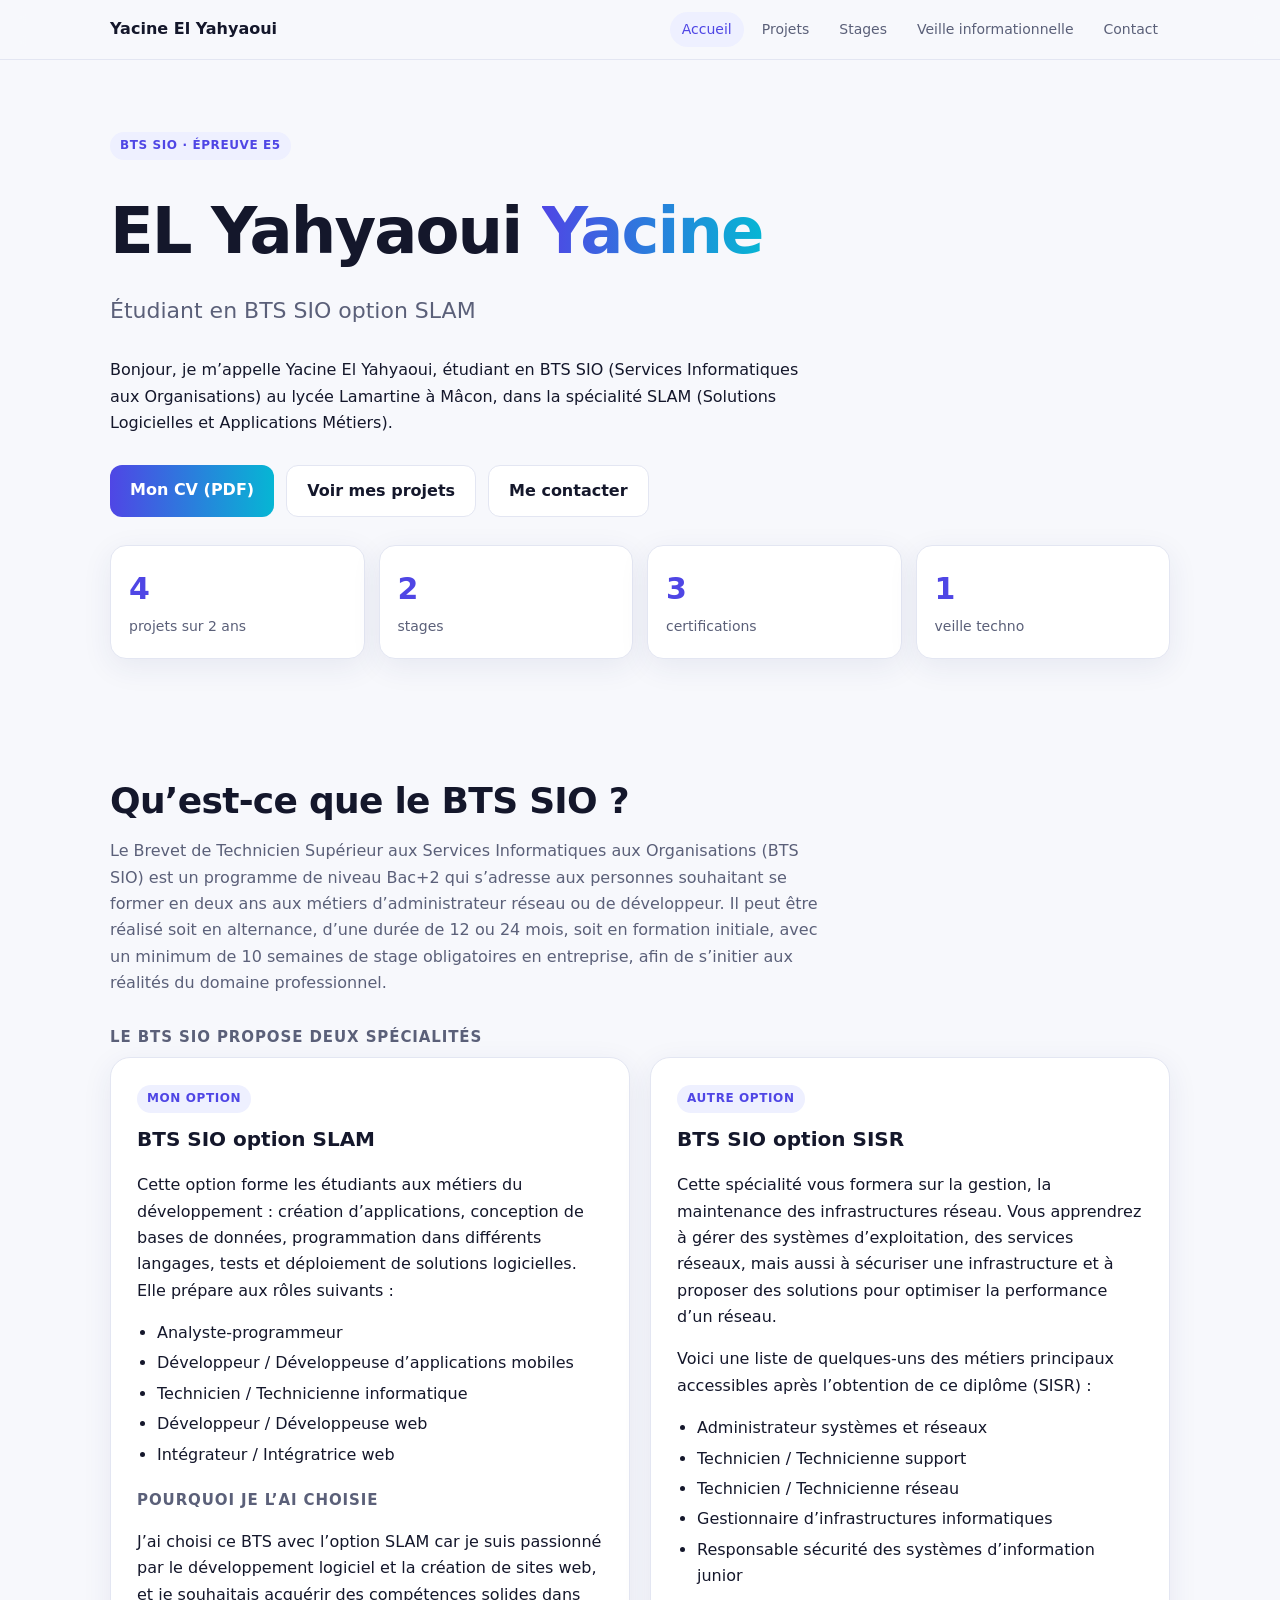
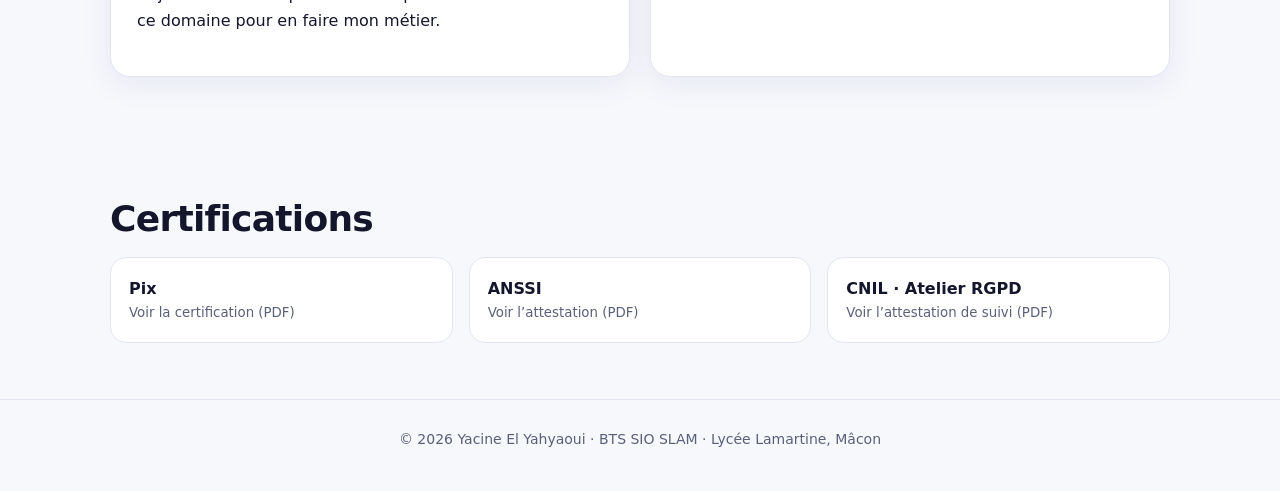
==== index.html @ c600e365 "Add files via upload" ====
<!DOCTYPE html>
<html lang="fr">
<head>
<meta charset="utf-8">
<meta name="viewport" content="width=device-width, initial-scale=1, viewport-fit=cover">
<title>Yacine El Yahyaoui · Portfolio BTS SIO SLAM · Épreuve E5</title>
<style>
:root{--bg:#f7f8fc;--sf:#fff;--tx:#14172b;--mu:#5b6079;--bd:#e3e6f2;--ac:#4f46e5;--ac2:#06b6d4;--ch:#eef0ff;--sh:0 8px 30px rgba(40,50,120,.08);box-sizing:border-box;padding-top:env(safe-area-inset-top,0px);padding-bottom:env(safe-area-inset-bottom,0px);color-scheme:light}
@media (prefers-color-scheme:dark){:root:not([data-theme="light"]){--bg:#0d0f1c;--sf:#161a2e;--tx:#eceefb;--mu:#9aa0bf;--bd:#262b47;--ac:#8b86ff;--ac2:#22d3ee;--ch:#1f2447;--sh:0 8px 30px rgba(0,0,0,.35);color-scheme:dark}}
:root[data-theme="dark"]{--bg:#0d0f1c;--sf:#161a2e;--tx:#eceefb;--mu:#9aa0bf;--bd:#262b47;--ac:#8b86ff;--ac2:#22d3ee;--ch:#1f2447;--sh:0 8px 30px rgba(0,0,0,.35);color-scheme:dark}
*{box-sizing:border-box}html{scroll-behavior:smooth;scroll-padding-top:calc(72px + env(safe-area-inset-top,0px))}
body{margin:0;background:var(--bg);color:var(--tx);font:16px/1.65 system-ui,-apple-system,"Segoe UI",Roboto,sans-serif}
body::before{content:"";position:fixed;inset:0 0 auto;height:env(safe-area-inset-top,0px);background:var(--bg);z-index:60}
a{color:var(--ac);text-decoration:none}a:hover{text-decoration:underline}
header{position:sticky;top:env(safe-area-inset-top,0px);z-index:50;background:color-mix(in srgb,var(--bg) 85%,transparent);backdrop-filter:blur(12px);border-bottom:1px solid var(--bd)}
nav{max-width:1100px;margin:auto;padding:12px 20px;display:flex;gap:6px;align-items:center;overflow-x:auto}
nav b{margin-right:auto;white-space:nowrap;font-weight:700}
nav a{color:var(--mu);padding:6px 12px;border-radius:99px;white-space:nowrap;font-size:14px}nav a:hover{background:var(--ch);color:var(--ac);text-decoration:none}
.w{max-width:1100px;margin:auto;padding:0 20px}
.hero{padding:72px 0 56px;display:grid;gap:28px}
.hero h1{font-size:clamp(34px,7vw,64px);line-height:1.05;margin:0;letter-spacing:-.03em}
.hero h1 span{background:linear-gradient(90deg,var(--ac),var(--ac2));-webkit-background-clip:text;background-clip:text;color:transparent}
.sub{font-size:clamp(18px,3vw,22px);color:var(--mu);margin:0}
.btns{display:flex;gap:12px;flex-wrap:wrap}
.btn{padding:12px 20px;border-radius:12px;font-weight:600;border:1px solid var(--bd);background:var(--sf);color:var(--tx)}
.btn.p{background:linear-gradient(90deg,var(--ac),var(--ac2));color:#fff;border:0}.btn:hover{text-decoration:none;transform:translateY(-1px)}
.stats{display:grid;grid-template-columns:repeat(auto-fit,minmax(140px,1fr));gap:14px}
.stat{background:var(--sf);border:1px solid var(--bd);border-radius:16px;padding:18px;box-shadow:var(--sh)}.stat b{font-size:30px;display:block;color:var(--ac)}.stat span{color:var(--mu);font-size:14px}
section{padding:56px 0}
h2{font-size:clamp(26px,4vw,36px);letter-spacing:-.02em;margin:0 0 8px}
.lead{color:var(--mu);margin:0 0 28px;max-width:70ch}
h3{margin:0 0 6px;font-size:20px}h4{margin:20px 0 8px;font-size:15px;text-transform:uppercase;letter-spacing:.06em;color:var(--mu)}
.card{background:var(--sf);border:1px solid var(--bd);border-radius:20px;padding:26px;box-shadow:var(--sh)}
.g2{display:grid;grid-template-columns:repeat(auto-fit,minmax(300px,1fr));gap:20px}
.stack{display:grid;gap:22px}
.tag{display:inline-block;font-size:12px;font-weight:700;letter-spacing:.05em;text-transform:uppercase;color:var(--ac);background:var(--ch);padding:4px 10px;border-radius:99px;margin-bottom:10px}
.chips{display:flex;flex-wrap:wrap;gap:8px;margin:6px 0}.chip{background:var(--ch);color:var(--ac);padding:5px 12px;border-radius:99px;font-size:13.5px;font-weight:500}
ul{padding-left:20px;margin:8px 0}li{margin:4px 0}
details{border:1px solid var(--bd);border-radius:14px;margin-top:14px;background:var(--bg)}
summary{cursor:pointer;padding:12px 16px;font-weight:600;list-style:none;display:flex;justify-content:space-between}summary::after{content:"+";color:var(--ac);font-size:20px;line-height:1}details[open] summary::after{content:"–"}
.in{padding:0 16px 16px}.us{padding:10px 0;border-top:1px dashed var(--bd)}.us:first-child{border:0}.us b{display:block;font-size:14.5px}.us p{margin:4px 0 0;color:var(--mu);font-size:14.5px}
.cp{display:grid;gap:6px;font-size:14.5px}.cp div{display:flex;gap:10px}.cp b{color:var(--ac);min-width:40px}
.doc{display:inline-flex;gap:8px;align-items:center;margin-top:16px;font-weight:600}
.art{border-left:4px solid var(--ac);padding-left:16px;margin-top:14px}.art p{margin:6px 0;color:var(--mu);font-size:15px}
.ct{display:grid;grid-template-columns:repeat(auto-fit,minmax(240px,1fr));gap:16px}.ct a,.ct div{background:var(--sf);border:1px solid var(--bd);border-radius:16px;padding:18px;color:var(--tx);display:block}.ct small{display:block;color:var(--mu)}
footer{border-top:1px solid var(--bd);padding:28px 0 40px;color:var(--mu);text-align:center;font-size:14px}
[hidden]{display:none!important}nav a.on{background:var(--ch);color:var(--ac)}.bk{display:inline-block;margin-bottom:16px;font-weight:600}.pgrid{display:grid;grid-template-columns:repeat(auto-fit,minmax(250px,1fr));gap:16px;margin-bottom:22px}.pgrid a{background:var(--sf);border:1px solid var(--bd);border-radius:18px;padding:20px;color:var(--tx);box-shadow:var(--sh);display:block}.pgrid a:hover{text-decoration:none;border-color:var(--ac)}.pgrid b{display:block;margin-top:4px}.pgrid small{color:var(--mu)}
@media(prefers-reduced-motion:no-preference){.card,.stat{animation:up .6s both}@keyframes up{from{opacity:0;transform:translateY(14px)}}}
</style>
</head>
<body>
<header><nav><b>Yacine El Yahyaoui</b><a href="#accueil">Accueil</a><a href="#projets">Projets</a><a href="#stages">Stages</a><a href="#veille">Veille informationnelle</a><a href="#contact">Contact</a></nav></header>

<main class="w">
<div class="hero" id="accueil">
<span class="tag" style="width:fit-content">BTS SIO · Épreuve E5</span>
<h1>EL Yahyaoui <span>Yacine</span></h1>
<p class="sub">Étudiant en BTS SIO option SLAM</p>
<p style="max-width:68ch;margin:0">Bonjour, je m’appelle Yacine El Yahyaoui, étudiant en BTS SIO (Services Informatiques aux Organisations) au lycée Lamartine à Mâcon, dans la spécialité SLAM (Solutions Logicielles et Applications Métiers).</p>
<div class="btns"><a class="btn p" href="https://c6beaca4-06a4-4c4e-8423-274ebb8619d5.filesusr.com/ugd/6109e8_70bdd9bdcfac4ec7980f22d64271c04c.pdf">Mon CV (PDF)</a><a class="btn" href="#projets">Voir mes projets</a><a class="btn" href="#contact">Me contacter</a></div>
<div class="stats"><div class="stat"><b>4</b><span>projets sur 2 ans</span></div><div class="stat"><b>2</b><span>stages</span></div><div class="stat"><b>3</b><span>certifications</span></div><div class="stat"><b>1</b><span>veille techno</span></div></div>
</div>

<section id="bts">
<h2>Qu’est-ce que le BTS SIO ?</h2>
<p class="lead">Le Brevet de Technicien Supérieur aux Services Informatiques aux Organisations (BTS SIO) est un programme de niveau Bac+2 qui s’adresse aux personnes souhaitant se former en deux ans aux métiers d’administrateur réseau ou de développeur. Il peut être réalisé soit en alternance, d’une durée de 12 ou 24 mois, soit en formation initiale, avec un minimum de 10 semaines de stage obligatoires en entreprise, afin de s’initier aux réalités du domaine professionnel.</p>
<h4>Le BTS SIO propose deux spécialités</h4>
<div class="g2">
<div class="card"><span class="tag">Mon option</span><h3>BTS SIO option SLAM</h3><p>Cette option forme les étudiants aux métiers du développement : création d’applications, conception de bases de données, programmation dans différents langages, tests et déploiement de solutions logicielles. Elle prépare aux rôles suivants :</p>
<ul><li>Analyste-programmeur</li><li>Développeur / Développeuse d’applications mobiles</li><li>Technicien / Technicienne informatique</li><li>Développeur / Développeuse web</li><li>Intégrateur / Intégratrice web</li></ul>
<h4>Pourquoi je l’ai choisie</h4><p>J’ai choisi ce BTS avec l’option SLAM car je suis passionné par le développement logiciel et la création de sites web, et je souhaitais acquérir des compétences solides dans ce domaine pour en faire mon métier.</p></div>
<div class="card"><span class="tag">Autre option</span><h3>BTS SIO option SISR</h3><p>Cette spécialité vous formera sur la gestion, la maintenance des infrastructures réseau. Vous apprendrez à gérer des systèmes d’exploitation, des services réseaux, mais aussi à sécuriser une infrastructure et à proposer des solutions pour optimiser la performance d’un réseau.</p><p>Voici une liste de quelques-uns des métiers principaux accessibles après l’obtention de ce diplôme (SISR) :</p>
<ul><li>Administrateur systèmes et réseaux</li><li>Technicien / Technicienne support</li><li>Technicien / Technicienne réseau</li><li>Gestionnaire d’infrastructures informatiques</li><li>Responsable sécurité des systèmes d’information junior</li></ul></div>
</div>
</section>

<section id="projets"><h2>Projets</h2><div id="pjbk"></div><p class="lead" id="pl">Quatre projets réalisés au cours des deux années de BTS. Chaque projet détaille le contexte, les outils, les user stories traitées et les compétences acquises.</p>
<div class="pgrid" id="pjnav"></div><div class="stack" id="pj"></div></section>

<section id="stages"><h2>Stages</h2><div id="stbk"></div><p class="lead" id="sl">Deux stages : un dans une entreprise de réparation de téléphones, un au sein du lycée Lamartine.</p><div class="pgrid" id="stnav"></div><div class="stack" id="st"></div></section>

<section id="veille"><h2>Veille informationnelle</h2>
<div class="g2">
<div class="card"><h3>Qu’est-ce que la veille technologique ?</h3><p>La veille technologique consiste à surveiller les évolutions techniques et les innovations dans un secteur d’activité donné, en sélectionnant les informations les plus pertinentes et les plus récentes afin de passer le moins de temps possible sur des recherches. Pour être efficace, la collecte, le partage et la diffusion d’informations doivent permettre d’anticiper ou de s’informer sur les changements en matière de recherche.</p>
<h4>Quel est son but ?</h4><ul><li>Suivre les évolutions techniques</li><li>Être informé des inventions et innovations des concurrents</li><li>Diminuer les coûts de production</li><li>Augmenter ses compétences</li></ul></div>
<div class="card"><span class="tag">Mon sujet</span><h3>L’IA générative dans le développement</h3><p>Copilot, Cursor, Claude Code et leur impact sur le métier de développeur.</p>
<h4>Sources utilisées</h4><div class="chips"><span class="chip">Google Alertes</span><span class="chip">Inoreader</span></div>
<h4>Fréquence</h4><ul><li><b>2 fois par semaine :</b> lecture et sélection des articles dans Inoreader.</li><li><b>En continu :</b> réception des alertes Google par e-mail.</li><li><b>1 fois par mois :</b> synthèse des tendances du mois.</li></ul></div>
</div>
<div class="card" style="margin-top:22px"><h3>Quels sont les outils de ma veille ?</h3><p>Pour effectuer ma veille de manière régulière et organisée, j’utilise deux outils complémentaires :</p>
<div class="g2"><div><b>Inoreader</b> · agrégateur de flux RSS<p>Je m’abonne aux flux RSS de sites spécialisés (GitHub Blog, LeMagIT, Developpez.com, Korben…). Les articles sont centralisés et classés par thématique (outils, productivité, sécurité, évolution du métier…), ce qui me permet de parcourir rapidement l’actualité.</p></div>
<div><b>Google Alertes</b> · surveillance de mots-clés<p>J’ai configuré des alertes sur des mots-clés tels que « GitHub Copilot », « Claude Code », « vibe coding » ou « code généré par IA sécurité ». Je reçois par e-mail une fois par semaine les nouveaux contenus indexés par Google correspondant à ces termes.</p></div></div></div>
<div class="card" style="margin-top:22px"><h3>Définition de l’IA générative</h3><p>L’IA générative est une branche de l’intelligence artificielle capable de créer du contenu nouveau (texte, code, images, audio, vidéo) à partir d’une consigne en langage naturel, appelée prompt. Elle s’oppose à l’IA dite « classique » ou prédictive, qui analyse des données pour classer, détecter ou prévoir (par exemple repérer un spam ou recommander un film) sans produire de contenu original.</p>
<h4>Comment ça marche</h4><ul><li>Elle repose sur des modèles de deep learning entraînés sur d’énormes quantités de données (textes, code, images).</li><li>Pour le texte et le code, on parle de LLM (Large Language Models), construits sur l’architecture Transformer. Le modèle apprend les relations statistiques entre les mots et prédit, étape par étape, la suite la plus probable.</li><li>Elle ne « comprend » donc pas au sens humain : elle génère une réponse plausible, ce qui explique qu’elle puisse se tromper avec aplomb (on parle d’hallucinations).</li></ul>
<h4>Exemples</h4><ul><li><b>Texte :</b> ChatGPT, Claude, Gemini</li><li><b>Code :</b> GitHub Copilot, Cursor, Claude Code</li><li><b>Images :</b> Midjourney, DALL·E</li><li><b>Audio et vidéo :</b> outils de synthèse vocale, générateurs de vidéo</li></ul></div>
<h4>Plan de la veille : articles par thème</h4>
<div class="chips"><span class="chip">1 · Outils et panorama</span><span class="chip">2 · Productivité</span><span class="chip">3 · Qualité et sécurité</span><span class="chip">4 · Confidentialité et droit</span><span class="chip">5 · Évolution du métier</span><span class="chip">6 · Pratiques et formation</span><span class="chip">7 · Retour d’expérience</span></div>
<div class="card art" style="margin-top:18px"><span class="tag">Article 6 · Thème 3 · Qualité et sécurité</span><h3>Des développeurs estiment que les Pull Requests sont obsolètes à l’ère de l’IA et proposent le Trunk-Based Development</h3><p><b>Source :</b> Developpez.com (rubrique ALM)</p>
<h4>Résumé personnel</h4><p>L’article oppose deux façons d’intégrer le code. Avec les Pull Requests, chaque modification est relue avant d’être fusionnée. Avec le Trunk-Based Development (TBD), tous les développeurs fusionnent leurs modifications dans une branche centrale unique, très fréquemment, souvent plusieurs fois par jour, avec des branches qui vivent rarement plus de 24 à 48 heures. Le TBD est plus rapide, mais il soulève des débats : une erreur individuelle peut bloquer tous les développeurs, et il impose l’usage de feature flags qui peuvent créer de la dette technique s’ils ne sont pas nettoyés. L’article précise aussi une idée reçue : le TBD ne supprime pas les revues de code. Il demande surtout davantage de tests automatisés.</p>
<h4>Analyse et lien avec ma formation BTS SIO SLAM</h4><p>Cet article montre que l’IA ne change pas seulement la façon d’écrire le code, mais aussi la façon de le relire et de l’intégrer. Si l’IA produit plus de code plus vite, la relecture devient le point de blocage, ce qui relance le débat sur les Pull Requests. Cela rejoint mes cours sur Git et le travail en équipe : je comprends l’intérêt des branches et de la revue de code, mais aussi l’importance des tests automatisés pour garder un code fiable quand il est généré par une IA.</p>
<a href="https://alm.developpez.com/actu/388617/[base64]/">Lire l’article →</a></div>
<div class="card art" style="margin-top:18px"><span class="tag">Article 9 · Thème 5 · Évolution du métier</span><h3>Coder avec une IA a-t-il tué le plaisir originel de la programmation manuelle ?</h3><p><b>Source :</b> Developpez.com</p>
<h4>Résumé personnel</h4><p>L’article explique que pour les développeurs attachés à l’artisanat du code, l’IA a étouffé une partie du plaisir : déléguer la difficulté à une IA transforme le travail en tâche de management. Le fait de basculer sans cesse entre la rédaction de prompts et la vérification des réponses de l’IA casse la concentration profonde. L’article conclut que l’IA n’a pas tué la joie de coder mais l’a déplacée, entre une programmation centrée sur l’artisanat et une programmation centrée sur le produit et son impact.</p>
<h4>Analyse et lien avec ma formation BTS SIO SLAM</h4><p>Cet article montre que l’IA ne change pas seulement la vitesse de développement, mais aussi la nature du métier : le développeur passe de créateur du code à superviseur qui relit, vérifie et valide. Pour moi, futur développeur, cela confirme qu’il faut maîtriser les bases (algorithmique, POO, sécurité) pour juger le code produit par l’IA. Il me permet aussi d’ouvrir ma partie « retour d’expérience » sur mes projets ADA et LFP : ai-je davantage relu et corrigé que codé moi-même, et ai-je ressenti le même changement ?</p>
<a href="https://intelligence-artificielle.developpez.com/actu/388614/[base64]/">Lire l’article →</a></div>
</section>

<section id="certifs"><h2>Certifications</h2><div class="ct">
<a href="https://c6beaca4-06a4-4c4e-8423-274ebb8619d5.filesusr.com/ugd/6109e8_8cd8474f846a4a05abadbc516e95ae77.pdf"><b>Pix</b><small>Voir la certification (PDF)</small></a>
<a href="https://c6beaca4-06a4-4c4e-8423-274ebb8619d5.filesusr.com/ugd/6109e8_d5b7ec1b6e5d4b8fabc7c6208849ed1b.pdf"><b>ANSSI</b><small>Voir l’attestation (PDF)</small></a>
<a href="https://c6beaca4-06a4-4c4e-8423-274ebb8619d5.filesusr.com/ugd/6109e8_93bf0dad5daf48ba9932a328838ff242.pdf"><b>CNIL · Atelier RGPD</b><small>Voir l’attestation de suivi (PDF)</small></a></div></section>

<section id="contact"><h2>Contact</h2><div class="ct">
<a href="tel:0768348548"><b>Téléphone</b><small>07-68-34-85-48</small></a>
<a href="mailto:yacine.elyahyaoui71@gmail.com"><b>E-mail</b><small>yacine.elyahyaoui71@gmail.com</small></a>
<a href="https://www.linkedin.com/in/yacine-el-yahyaoui-b87426328"><b>LinkedIn</b><small>yacine-el-yahyaoui-b87426328</small></a>
<a href="https://github.com/yacine318"><b>GitHub</b><small>Yacine El Yahyaoui (yacine318)</small></a></div></section>
</main>
<footer>© 2026 Yacine El Yahyaoui · BTS SIO SLAM · Lycée Lamartine, Mâcon</footer>

<script>
const D="https://c6beaca4-06a4-4c4e-8423-274ebb8619d5.filesusr.com/ugd/";
const C={"B1.1":"Recenser et identifier les ressources numériques","B1.2":"Exploiter des référentiels, normes et standards adoptés par le prestataire informatique","B1.3":"Mettre en place et vérifier les niveaux d’habilitation associés à un service","B2.1":"Collecter, suivre et orienter des demandes","B2.3":"Traiter des demandes concernant les applications","B3.1":"Participer à la valorisation de l’image de l’organisation sur les médias numériques","B3.2":"Référencer les services en ligne de l’organisation et mesurer leur visibilité","B3.3":"Participer à l’évolution d’un site Web exploitant les données de l’organisation","B4.1":"Analyser les objectifs et les modalités d’organisation d’un projet","B4.2":"Planifier les activités","B4.3":"Évaluer les indicateurs de suivi d’un projet et analyser les écarts","B5.1":"Réaliser les tests d’intégration et d’acceptation d’un service","B5.2":"Déployer un service","B5.3":"Accompagner les utilisateurs dans la mise en place d’un service","B6.1":"Mettre en place son environnement d’apprentissage personnel","B6.2":"Mettre en œuvre des outils et stratégies de veille informationnelle","B6.3":"Gérer son identité professionnelle","B6.4":"Développer son projet professionnel"};
const ch=a=>`<div class="chips">${a.map(x=>`<span class="chip">${x}</span>`).join("")}</div>`;
const us=a=>a.map(([t,x])=>`<div class="us"><b>${t}</b><p>${x}</p></div>`).join("");
const cp=a=>`<div class="cp">${a.map(k=>Array.isArray(k)?`<div><b>${k[0]}</b><span>${k[1]}</span></div>`:`<div><b>${k}</b><span>${C[k]}</span></div>`).join("")}</div>`;
const dt=(t,h)=>`<details><summary>${t}</summary><div class="in">${h}</div></details>`;
const P=[
{tag:"1re année · Phase 1",t:"LFP : application locale d’administration (C#)",ctx:"La société de services en informatique à laquelle vous appartenez a été retenue en tant que prestataire de services pour développer et maintenir les applications de la LFP (Ligue de Football Professionnel). Le projet principal concerne la gestion du calendrier des rencontres et des résultats du championnat de la Ligue 1, et de la diffusion sur internet.",obj:"La phase 1 concerne plus particulièrement l’administrateur du site, fournisseur d’information, qui met à jour les données régulièrement dans la base de données centrale MySQL par l’intermédiaire d’une application locale développée en C# avec Visual Studio.",tools:["C#","SQL","Visual Studio","WampServer","phpMyAdmin","MySQL"],rep:["Compte rendu projet première année phase 1","6109e8_cee2aee6320742f39d59d819ce677669.pdf"],
us:[["User story n°1 · Classement des clubs à l’issue de la dernière journée","En tant qu’administrateur, je veux voir le classement des clubs compte tenu du nombre de points cumulés par chaque club et de la différence des buts (buts marqués - buts encaissés), contenus dans la table CLUB. Les clubs doivent apparaître ordonnés du 1er au dernier, selon leur rang croissant, avec leur nombre de points, le total des buts marqués et encaissés et la différence de buts."],["User story n°2 · Visualisation et modification des informations d’un club","En tant qu’administrateur, je veux choisir un club dans une liste déroulante pour visualiser les informations le concernant. Je veux éventuellement corriger ces informations en cas d’erreur."],["User story n°3 · Visualisation et mise à jour du calendrier des rencontres","En tant qu’administrateur, je veux choisir une journée du championnat dans une liste déroulante, pour afficher la liste des rencontres (date, heure et les deux clubs) prévues pour cette journée. Je veux pouvoir modifier la date et l’heure d’une rencontre car le calendrier des matchs est mis à jour au fur et à mesure de la saison."],["User story n°4 · Ajout d’une rencontre dans le calendrier","En tant qu’administrateur, je veux saisir les informations d’une nouvelle rencontre : choix de la journée dans une liste déroulante, saisie date et heure dans des objets adaptés, et choix des deux clubs dans deux listes déroulantes contenant les clubs restants qui n’ont pas encore été sélectionnés dans une rencontre lors de cette journée."],["User story n°5 · Saisie des résultats d’une journée","En tant qu’administrateur, je veux saisir les scores des rencontres d’une journée. Je veux choisir une journée dans une liste déroulante pour afficher la liste des rencontres (date, heure et les deux clubs) prévues pour cette journée. Je veux pouvoir saisir les scores de chaque rencontre. Une fois les scores d’une journée du championnat enregistrés, il n’y aura plus aucune possibilité de modifier ces scores que l’on pourra seulement visualiser. Aussi, lors de l’enregistrement du score d’une rencontre, il faut mettre à jour immédiatement les cumuls de points, de buts marqués et de buts encaissés de chaque club concerné par la rencontre : un match gagné vaut +3 points, un match nul vaut +1 point et un match perdu vaut 0 point."],["User story n°6 · Édition PDF des clubs","En tant qu’administrateur, je veux éditer une fiche PDF affichant tous les clubs avec leurs informations principales."]],
cp:["B1.1","B1.2","B2.1","B2.3","B4.1","B4.2","B5.1","B5.2","B6.1","B6.2","B6.4"],lt:"Langages : C#, SQL · Outils : WampServer, phpMyAdmin"},
{tag:"1re année · Phase 2",t:"LFP : site web des résultats (PHP)",ctx:"La LFP souhaite développer son site internet. Les internautes pourront visualiser tous les clubs, les rencontres, les scores et inscrire leurs commentaires sur les rencontres.",obj:"La diffusion des résultats de la Ligue 1 sur le site internet.",tools:["HTML / CSS","PHP","SQL","WampServer (serveur local pour visualiser le site)","phpMyAdmin"],rep:["Compte rendu phase 2 première année","6109e8_3b67472a0375442ba8dc15cb716c8bd8.pdf"],
us:[["User story n°1 · Classement des clubs à l’issue de la dernière journée","En tant qu’internaute, je veux visualiser le classement des clubs compte tenu du nombre de points cumulés par chaque club et de la différence des buts (buts marqués - buts encaissés), contenus dans la table CLUB. Les clubs doivent apparaître ordonnés du 1er au dernier, selon leur rang croissant, avec leur nombre de points, le total des buts marqués et encaissés et la différence de buts."],["User story n°2 · Affichage des informations d’un club","En tant qu’internaute, je veux sélectionner un club dans une liste de liens hypertextes pour visualiser les informations le concernant."],["User story n°3 · Affichage des résultats d’une journée du championnat","En tant qu’internaute, je veux choisir dans une liste déroulante une journée du championnat pour afficher les résultats des rencontres de la journée."],["User story n°4 · Création d’un compte","En tant qu’internaute, je veux me créer un compte sur le site avec un pseudo dont l’unicité doit être vérifiée, et un mot de passe."],["User story n°5 · Authentification","En tant qu’internaute, je veux m’authentifier avec mon pseudo et mon mot de passe."],["User story n°6 · Affichage et saisie des commentaires sur une rencontre","En tant qu’internaute authentifié, je veux choisir dans une liste déroulante une journée du championnat pour afficher les résultats des rencontres de la journée (idem user story n°3) puis je veux sélectionner une des rencontres à l’aide d’un lien hypertexte qui ouvre sur un nouvel écran d’affichage des commentaires de cette rencontre, et je veux pouvoir déposer un nouveau commentaire sur cette rencontre."]],
cp:["B1.2","B2.3","B3.1","B3.3","B4.1","B4.2","B5.1","B5.2","B6.1","B6.2","B6.4"],lt:"Langages : PHP, SQL · Outils : WampServer, phpMyAdmin"},
{tag:"2e année · Phase 1",t:"ADA : application métier de l’agence (C# / Entity Framework)",ctx:"ADA est une entreprise française de location de véhicules fondée en 1984, pionnière de la location à prix discount. Avec plus de 1000 agences en France et 600 000 locations par an, c’est le numéro 1 de la location de proximité. Dans le cadre de ce projet, notre équipe a été missionnée pour développer les applications métier du réseau ADA, notamment un site web permettant aux clients de consulter et réserver des véhicules.",obj:"Créer une application métier pour le réseau ADA et implanter l’infrastructure informatique (réseaux / serveurs / sécurisation).",tools:["Visual Studio","C#","SQL","Entity Framework","SQL Server Management Studio","WampServer"],rep:["Compte rendu ADA","6109e8_63f0c5327ce4422a9245fb22ec754198.pdf"],
us:[["User story n°1","En tant que responsable de l’agence de Mâcon, je veux saisir l’identifiant et le mot de passe de l’agence sur le formulaire de connexion pour pouvoir accéder à l’écran d’accueil."],["User story n°2","En tant que responsable de l’agence de Mâcon, je veux modifier les informations de mon agence : nom, adresse, téléphone. Je veux aussi modifier les heures d’ouverture de mon agence pour chacun des 7 jours de la semaine."],["User story n°3","En tant que responsable de l’agence de Mâcon, je veux gérer mon parc de véhicules c’est-à-dire visualiser tous les véhicules appartenant à mon agence. Je veux pouvoir filtrer l’affichage par catégorie. Lorsque je clique sur un véhicule, je veux pouvoir en visualiser la liste des attributs de sa catégorie."],["User story n°4","En tant que responsable de l’agence de Mâcon, je veux pouvoir ajouter un nouveau véhicule ou supprimer un véhicule."],["User story n°5","En tant que responsable de l’agence de Mâcon, à la demande d’un client, je veux créer une nouvelle fiche client. Je veux aussi modifier la fiche (rue, cp, ville, téléphone, email) d’un client existant qui me communique son n° identifiant."],["User story n°6","En tant que responsable de l’agence de Mâcon, je veux visualiser tous les contrats de location de mon agence, avec tous les détails de chaque contrat. Je veux pouvoir filtrer l’affichage par date de début ou date de fin."]],
cp:["B1.1","B1.2","B2.1","B2.3","B4.1","B4.2","B4.3","B5.1","B5.2","B6.1","B6.4"],lt:"Langages : Entity Framework, SQL · Outils : WampServer, SQL Server Management Studio, Visual Studio"},
{tag:"2e année · Phase 2",t:"ADA : site web de location (Laravel, Scrum)",ctx:"ADA est une entreprise française de location de véhicules fondée en 1984, pionnière de la location à prix discount. Avec plus de 1000 agences en France et 600 000 locations par an, c’est le numéro 1 de la location de proximité. Notre équipe a été missionnée pour développer les applications métier du réseau ADA, notamment un site web permettant aux clients de consulter et réserver des véhicules.",obj:"Nous faisons partie d’une équipe Scrum. Notre mission consiste à participer au développement du site web de ADA. En mode agile, vous avez la charge d’analyser les spécifications techniques pour concevoir et développer l’application frontend/backend permettant à tout internaute de consulter les données de ADA. Cette application accèdera à une base de données MySQL centralisée commune à toutes les agences. Vous testez et intégrez en continu la solution développée.",tools:["Laravel","phpMyAdmin","MySQL","WampServer"],rep:["Compte rendu phase 2 deuxième année","6109e8_905dc34c528947d5a6d6e4196fe5dc7d.pdf"],
us:[["User story n°1","En tant que visiteur du site, je veux sélectionner dans une liste déroulante une agence pour en visualiser les informations complètes : adresse, téléphone, email, les horaires d’ouverture, et tous les véhicules de l’agence (marque, modèle, libellé et photo catégorie)."],["User story n°2","En tant que visiteur du site, je veux visualiser toute l’offre de location de ADA, c’est-à-dire que je veux sélectionner dans une liste déroulante (ou icônes cliquables) un genre, puis dans une deuxième liste déroulante des catégories correspondantes (ou icônes cliquables), je veux sélectionner une catégorie pour en visualiser les informations complètes : libellé, photo, et les attributs (logo, libellé, et valeur) de la catégorie."],["User story n°3","En tant que visiteur du site, je veux me créer un compte client."],["User story n°4","En tant que visiteur du site, je veux me connecter avec mon compte client et me déconnecter. Mon menu s’adapte en fonction de ma situation (connecté ou non)."],["User story n°5","En tant que client connecté, je veux réserver une location, c’est-à-dire que je veux saisir une date de début et de fin de location ainsi que sélectionner dans une liste déroulante une agence, pour en visualiser tous les véhicules disponibles (qui ne sont pas déjà réservés sur la même période). Puis je veux pouvoir sélectionner un véhicule pour pouvoir enregistrer ma réservation de location."],["User story n°6","En tant que client connecté, je veux visualiser tous mes contrats de location (passés ou en cours), puis pouvoir cliquer sur un contrat pour en visualiser les informations détaillées : dates, nbkm, montant, agence, véhicule."]],
cp:["B1.2","B1.3","B2.3","B3.1","B3.3","B4.1","B4.2","B4.3","B5.1","B5.2","B6.1","B6.2","B6.4"],lt:"Langages : Laravel, SQL · Outils : WampServer, phpMyAdmin"}];
const PI=["phase-1-an1","phase-2-an1","phase-1-an2","phase-2-an2"];document.getElementById("pj").innerHTML=P.map((p,i)=>`<article class="card" id="${PI[i]}"><span class="tag">${p.tag}</span><h3>${p.t}</h3><h4>Contexte</h4><p>${p.ctx}</p><h4>Objectif du projet</h4><p>${p.obj}</p><h4>Outils utilisés</h4>${ch(p.tools)}${dt("Missions réalisées · user stories",us(p.us))}${dt("Compétences acquises",`<p><i>${p.lt}</i></p>`+cp(p.cp))}<a class="doc" href="${D+p.rep[1]}">📄 ${p.rep[0]}</a></article>`).join("");

const R=[["1. Enseignant","Ces stories se concentrent sur la demande d’aide et le suivi.",[["Connexion","En tant qu’Enseignant, je veux me connecter à l’application de manière sécurisée afin d’accéder à mon espace personnel."],["Création de demande","En tant qu’Enseignant, je veux déclarer une demande d’intervention (en précisant le bâtiment, la salle et le type de problème) afin de signaler un dysfonctionnement aux services techniques."],["Suivi","En tant qu’Enseignant, je veux consulter l’état de mes demandes existantes afin de savoir si mon problème a été pris en compte ou résolu."]]],
["2. Technicien EMIR (Informatique)","Ces stories sont spécifiques au périmètre « Informatique ».",[["Consultation filtrée","En tant que Technicien EMIR, je veux consulter la liste des demandes de type « INFORMATIQUE » uniquement afin de visualiser la charge de travail qui me concerne."],["Prise en charge","En tant que Technicien EMIR, je veux m’assigner une demande (la prendre en charge) afin de signifier à l’équipe et au demandeur que je m’occupe du problème."],["Mise à jour du statut","En tant que Technicien EMIR, je veux mettre à jour le statut d’une demande (ex : en cours, résolu) afin d’informer l’enseignant de l’avancement."],["Compte rendu","En tant que Technicien EMIR, je veux rédiger un compte rendu d’intervention afin de garder une trace des actions effectuées pour la résolution."]]],
["3. Technicien Intendant (Matériel)","Ces stories sont similaires à celles du technicien EMIR, mais pour le périmètre « Matériel ».",[["Consultation filtrée","En tant que Technicien Intendant, je veux consulter la liste des demandes de type « MATÉRIEL » uniquement afin de me concentrer sur les interventions de mon domaine."],["Prise en charge · gestion des demandes d’intervention dans les salles de classe","En tant que Technicien Intendant, je veux prendre en charge une demande afin de bloquer l’intervention pour moi-même."],["Mise à jour et rapport","En tant que Technicien Intendant, je veux changer le statut et saisir un compte rendu afin de clôturer l’intervention administrativement."]]],
["4. Administrateur (ADMIN)","Ces stories concernent la gestion globale et le paramétrage.",[["Gestion des utilisateurs","En tant qu’Administrateur, je veux créer, modifier ou supprimer des utilisateurs et leurs rôles afin de gérer qui a accès à l’application."],["Gestion du référentiel (lieux)","En tant qu’Administrateur, je veux gérer la liste des bâtiments et des salles afin que les enseignants puissent localiser précisément leurs demandes."],["Gestion du référentiel (pannes)","En tant qu’Administrateur, je veux gérer les types de pannes afin de catégoriser correctement les demandes (Info vs Matériel)."],["Vision globale","En tant qu’Administrateur, je veux consulter l’ensemble des demandes (tous types confondus) afin d’avoir une vue d’ensemble de l’activité du service."],["Statistiques","En tant qu’Administrateur, je veux accéder aux statistiques globales afin de piloter l’activité et analyser la fréquence des pannes."]]]];
const s2=R.map(([r,d,s])=>`<h4>${r}</h4><p style="margin:0;color:var(--mu)">${d}</p>${us(s)}`).join("");
const k2=[["B1.1","Recensement des salles, bâtiments et matériels du lycée"],["B1.2","Laravel, MVC, MySQL, GitHub, Trello : respect des normes et standards"],["B1.3","Gestion des rôles (Enseignant, Technicien EMIR, Technicien Intendant, Admin)"],["B1.4","Suivi de l’état des pannes, traçabilité complète des interventions"],["B1.6","Droits d’accès différenciés selon les rôles"],["B2.1","Collecte, suivi et orientation des demandes d’intervention (cœur du projet)"],["B2.3","Développement d’une application Laravel complète"],["B3.1 / B3.3","Portail web pour le lycée exploitant la base de données"],["B4.1 / 4.2 / 4.3","User stories, Trello, délai de 5 semaines, statistiques de pilotage"],["B5.1 / 5.2 / 5.3","Tests fonctionnels, mise en production sur le serveur du lycée, accompagnement des utilisateurs (enseignants)"]];
document.getElementById("st").innerHTML=`
<article class="card" id="stage-an1"><span class="tag">1re année · 26 mai → 4 juillet · 6 semaines</span><h3>Stage chez Casamobile</h3><h4>Informations sur l’entreprise</h4><p>En fin de première année de BTS SIO, j’ai effectué un stage dans une entreprise de réparation de téléphones nommée Casamobile. Cette entreprise propose également des services de transfert d’argent vers l’Afrique, ainsi que d’autres services. Elle se situe à Mâcon (71000). Le stage a duré 6 semaines, du 26 mai au 4 juillet.</p><h4>Objectif du stage</h4><p>L’objectif de ce stage était de créer un site web pour le gérant de Casamobile, afin de lui assurer une présence en ligne et qu’il puisse attirer davantage de clientèle.</p><h4>Outils et langages</h4>${ch(["WordPress","WampServer","PHP","HTML","CSS"])}${dt("Compétences acquises",cp(["B1.3","B2.3","B3.1","B3.2","B3.3","B5.2","B5.3","B6.1","B6.2","B6.3","B6.4"]))}<a class="doc" href="${D}6109e8_63d46ae201da4aeb92082a266b0badae.pdf">📄 Compte rendu stage 1re année</a></article>
<article class="card" id="stage-an2"><span class="tag">2e année · 5 janvier → 6 février · 5 semaines</span><h3>Stage au lycée Lamartine : gestion des demandes d’intervention</h3><h4>Informations sur l’entreprise</h4><p>J’ai effectué mon stage de deuxième année au sein du lycée Lamartine, où j’effectue ma formation, à Mâcon (71000). Il a duré 5 semaines, du 5 janvier au 6 février.</p><h4>Contexte</h4><p>Au lycée Lamartine, les enseignants utilisent quotidiennement des salles équipées de matériels informatiques et pédagogiques, et des dysfonctionnements apparaissent régulièrement. Actuellement, les demandes sont souvent transmises de manière informelle, ce qui entraîne une perte d’informations et une absence de suivi. L’établissement souhaite se doter d’une application centralisée permettant de gérer efficacement les demandes d’intervention.</p><h4>Objectif : l’application devra permettre</h4><ul><li>une déclaration simple et rapide des incidents par les professeurs,</li><li>la centralisation de toutes les demandes d’intervention,</li><li>la différenciation entre les demandes informatiques et matérielles,</li><li>l’affectation automatique ou manuelle des demandes aux techniciens compétents,</li><li>le suivi de l’état d’avancement des demandes,</li><li>la traçabilité complète des actions réalisées,</li><li>la production de statistiques utiles au pilotage.</li></ul><h4>Outils utilisés</h4>${ch(["Laravel","MySQL / phpMyAdmin","WampServer","draw.io (schéma relationnel / UML de la base de données)","SQL","Gestion de projet"])}${dt("Missions réalisées · vues par rôle",s2)}${dt("Compétences acquises",cp(k2))}<a class="doc" href="${D}6109e8_789961a93a4b40909ae87f71bb5a7eef.pdf">📄 Compte rendu stage 2e année</a></article>`;
const SI=[["stage-an1","1re année · Casamobile","Stage de 6 semaines"],["stage-an2","2e année · Lycée Lamartine","Stage de 5 semaines"]];
document.getElementById("pjnav").innerHTML=PI.map((id,i)=>`<a href="#${id}"><span class="tag">${P[i].tag}</span><b>${P[i].t}</b></a>`).join("");
document.getElementById("stnav").innerHTML=SI.map(([id,t,s])=>`<a href="#${id}"><span class="tag">${s}</span><b>${t}</b></a>`).join("");
const PG={accueil:["accueil","bts","certifs"],projets:["projets"],stages:["stages"],veille:["veille"],contact:["contact"]};
const ALL=["accueil","bts","projets","stages","veille","certifs","contact"];
const SUB={};PI.forEach(i=>SUB[i]="projets");SI.forEach(s=>SUB[s[0]]="stages");
function go(){
 let h=decodeURIComponent(location.hash.slice(1));
 const top=SUB[h]||(PG[h]?h:"accueil");if(!SUB[h]&&!PG[h])h="accueil";
 const sub=!!SUB[h],$=id=>document.getElementById(id);
 ALL.forEach(id=>$(id).hidden=!PG[top].includes(id));
 ["pl","pjnav","sl","stnav"].forEach(id=>$(id).hidden=sub);
 $("pjbk").innerHTML=sub&&top==="projets"?'<a class="bk" href="#projets">← Tous les projets</a>':"";
 $("stbk").innerHTML=sub&&top==="stages"?'<a class="bk" href="#stages">← Tous les stages</a>':"";
 document.querySelectorAll("#pj>article,#st>article").forEach(a=>a.hidden=a.id!==h);
 document.querySelectorAll("nav a").forEach(a=>a.classList.toggle("on",a.getAttribute("href")==="#"+top));
 window.scrollTo(0,0);
}
addEventListener("hashchange",go);go();
</script>
</body>
</html>
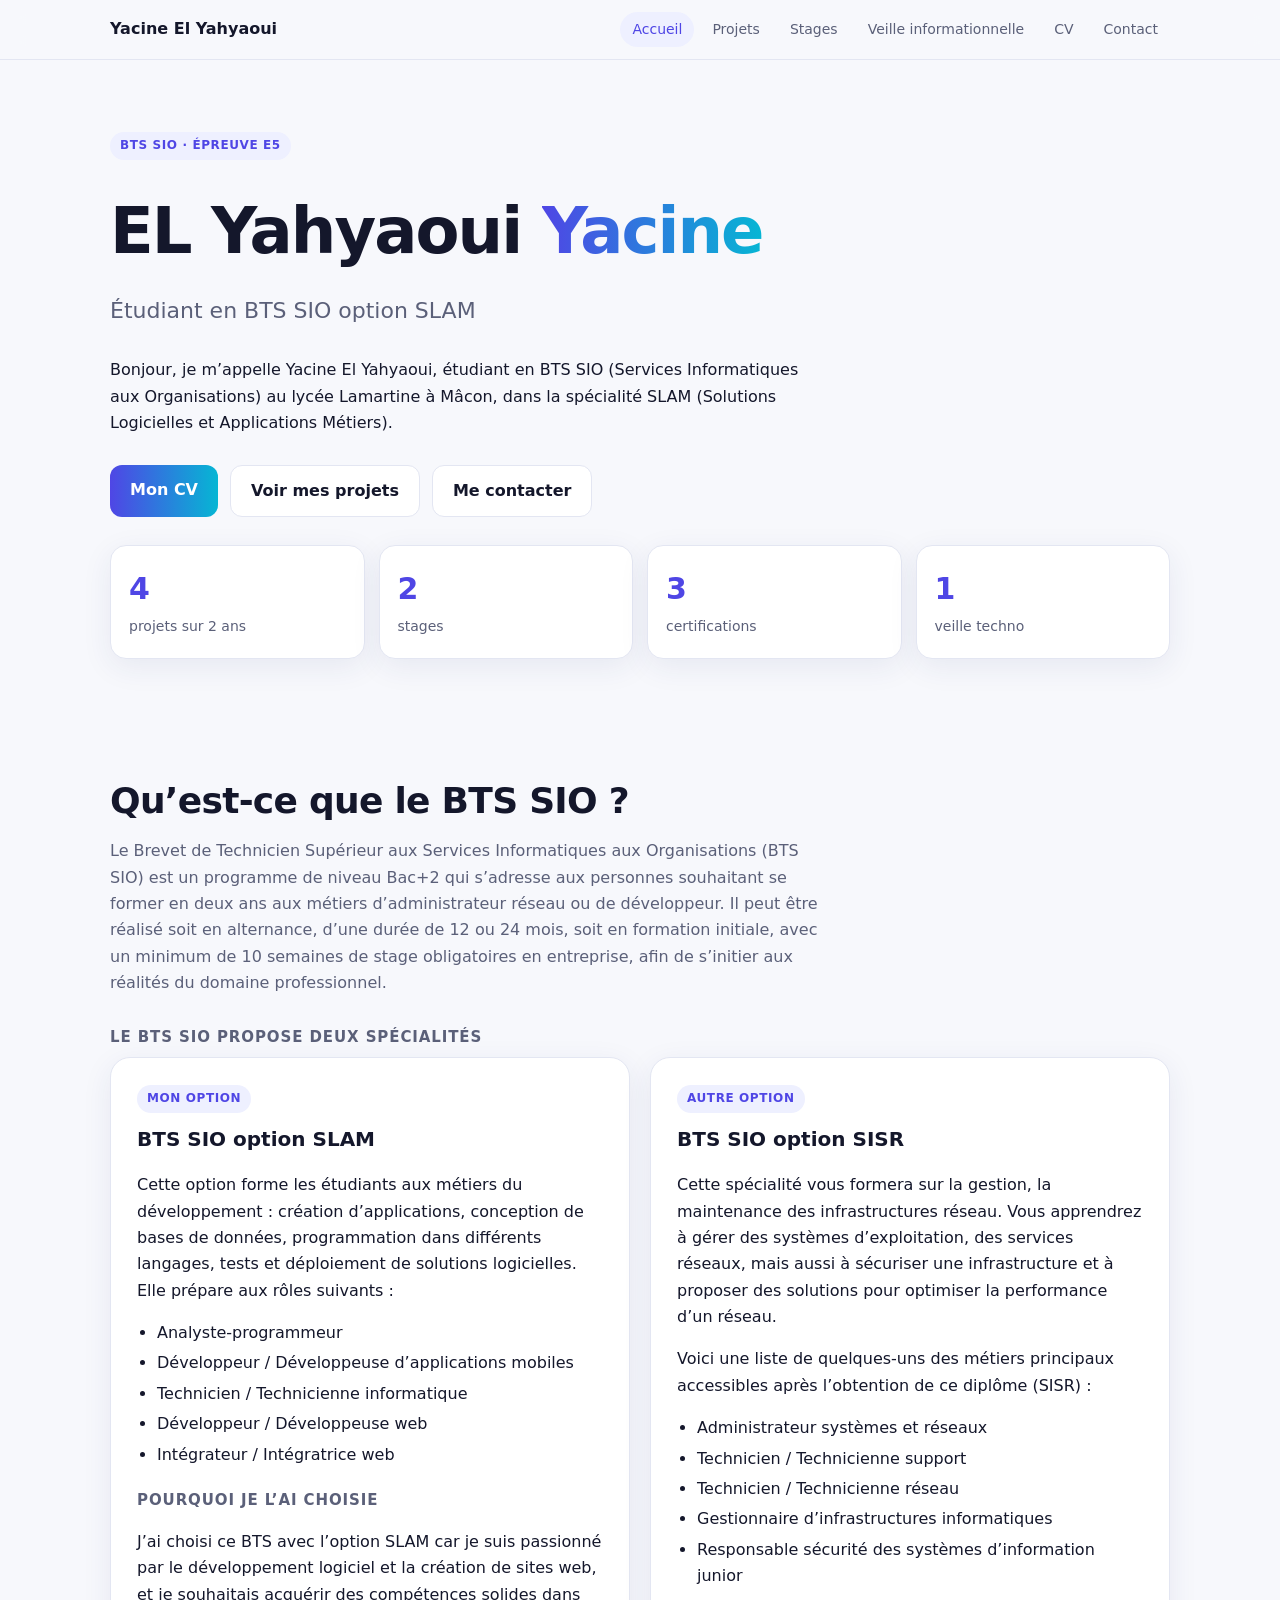
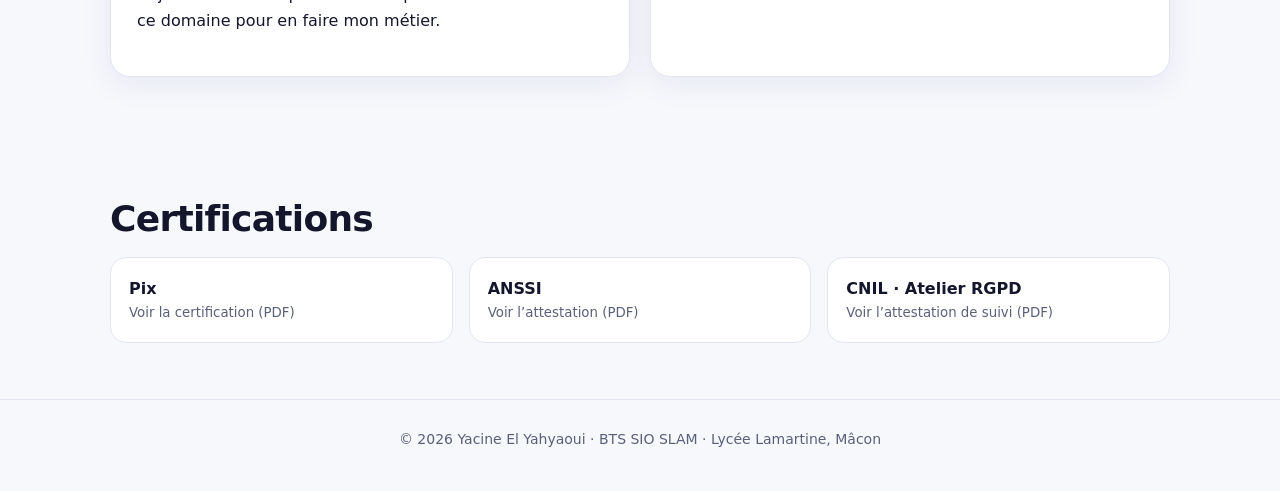
==== commit 7f1ef672: "Add files via upload" ====
--- a/index.html
+++ b/index.html
@@ -44,12 +44,13 @@
 .art{border-left:4px solid var(--ac);padding-left:16px;margin-top:14px}.art p{margin:6px 0;color:var(--mu);font-size:15px}
 .ct{display:grid;grid-template-columns:repeat(auto-fit,minmax(240px,1fr));gap:16px}.ct a,.ct div{background:var(--sf);border:1px solid var(--bd);border-radius:16px;padding:18px;color:var(--tx);display:block}.ct small{display:block;color:var(--mu)}
 footer{border-top:1px solid var(--bd);padding:28px 0 40px;color:var(--mu);text-align:center;font-size:14px}
+.gal{display:grid;grid-template-columns:repeat(auto-fill,minmax(260px,1fr));gap:12px;margin:10px 0}.gal img{width:100%;height:auto;border-radius:12px;border:1px solid var(--bd);background:var(--sf);cursor:zoom-in}#lb{position:fixed;inset:0;background:rgba(0,0,0,.88);z-index:100;display:flex;align-items:center;justify-content:center;padding:20px;cursor:zoom-out}#lb img{max-width:100%;max-height:100%;border-radius:8px}
 [hidden]{display:none!important}nav a.on{background:var(--ch);color:var(--ac)}.bk{display:inline-block;margin-bottom:16px;font-weight:600}.pgrid{display:grid;grid-template-columns:repeat(auto-fit,minmax(250px,1fr));gap:16px;margin-bottom:22px}.pgrid a{background:var(--sf);border:1px solid var(--bd);border-radius:18px;padding:20px;color:var(--tx);box-shadow:var(--sh);display:block}.pgrid a:hover{text-decoration:none;border-color:var(--ac)}.pgrid b{display:block;margin-top:4px}.pgrid small{color:var(--mu)}
 @media(prefers-reduced-motion:no-preference){.card,.stat{animation:up .6s both}@keyframes up{from{opacity:0;transform:translateY(14px)}}}
 </style>
 </head>
 <body>
-<header><nav><b>Yacine El Yahyaoui</b><a href="#accueil">Accueil</a><a href="#projets">Projets</a><a href="#stages">Stages</a><a href="#veille">Veille informationnelle</a><a href="#contact">Contact</a></nav></header>
+<header><nav><b>Yacine El Yahyaoui</b><a href="#accueil">Accueil</a><a href="#projets">Projets</a><a href="#stages">Stages</a><a href="#veille">Veille informationnelle</a><a href="#cv">CV</a><a href="#contact">Contact</a></nav></header>
 
 <main class="w">
 <div class="hero" id="accueil">
@@ -57,7 +58,7 @@
 <h1>EL Yahyaoui <span>Yacine</span></h1>
 <p class="sub">Étudiant en BTS SIO option SLAM</p>
 <p style="max-width:68ch;margin:0">Bonjour, je m’appelle Yacine El Yahyaoui, étudiant en BTS SIO (Services Informatiques aux Organisations) au lycée Lamartine à Mâcon, dans la spécialité SLAM (Solutions Logicielles et Applications Métiers).</p>
-<div class="btns"><a class="btn p" href="https://c6beaca4-06a4-4c4e-8423-274ebb8619d5.filesusr.com/ugd/6109e8_70bdd9bdcfac4ec7980f22d64271c04c.pdf">Mon CV (PDF)</a><a class="btn" href="#projets">Voir mes projets</a><a class="btn" href="#contact">Me contacter</a></div>
+<div class="btns"><a class="btn p" href="#cv">Mon CV</a><a class="btn" href="#projets">Voir mes projets</a><a class="btn" href="#contact">Me contacter</a></div>
 <div class="stats"><div class="stat"><b>4</b><span>projets sur 2 ans</span></div><div class="stat"><b>2</b><span>stages</span></div><div class="stat"><b>3</b><span>certifications</span></div><div class="stat"><b>1</b><span>veille techno</span></div></div>
 </div>
 
@@ -110,6 +111,24 @@
 <a href="https://c6beaca4-06a4-4c4e-8423-274ebb8619d5.filesusr.com/ugd/6109e8_d5b7ec1b6e5d4b8fabc7c6208849ed1b.pdf"><b>ANSSI</b><small>Voir l’attestation (PDF)</small></a>
 <a href="https://c6beaca4-06a4-4c4e-8423-274ebb8619d5.filesusr.com/ugd/6109e8_93bf0dad5daf48ba9932a328838ff242.pdf"><b>CNIL · Atelier RGPD</b><small>Voir l’attestation de suivi (PDF)</small></a></div></section>
 
+<section id="cv"><h2>CV</h2>
+<p class="lead">Étudiant en BTS SIO option SLAM · Recherche de stage du 11 janvier au 12 février 2027</p>
+<div class="btns" style="margin-bottom:22px"><a class="btn p" href="yacine_elyahyaoui_cv.pdf.pdf" download>Télécharger le CV (PDF)</a></div>
+<div class="card"><h3>Profil</h3><p>Étudiant en 2ème année de BTS SIO option SLAM, je recherche un stage pour mettre en pratique mes compétences en développement (PHP/Laravel, C#) et découvrir de nouveaux environnements techniques. Rigoureux et autonome, j’aime résoudre des problèmes concrets et apprendre de nouvelles technologies.</p></div>
+<div class="g2" style="margin-top:22px">
+<div class="card"><h3>Compétences</h3>
+<h4>Langages</h4><div class="chips"><span class="chip">C#</span><span class="chip">PHP</span><span class="chip">HTML/CSS</span><span class="chip">SQL</span></div>
+<h4>Frameworks &amp; outils</h4><div class="chips"><span class="chip">Laravel Eloquent</span><span class="chip">Entity Framework</span><span class="chip">Visual Studio / VS Code</span><span class="chip">MySQL Workbench</span><span class="chip">API REST</span><span class="chip">WordPress</span><span class="chip">GitHub</span><span class="chip">Framework JavaScript VueJS</span></div>
+<h4>Sécurité</h4><div class="chips"><span class="chip">RGPD</span><span class="chip">Injections SQL/XSS</span><span class="chip">Failles CSRF</span><span class="chip">Hachage, chiffrement</span></div>
+<h4>Certifications</h4><ul><li>Certification Pix</li><li>Attestation de suivi SecNumacadémie</li><li>Attestation de suivi atelier RGPD</li></ul></div>
+<div class="card"><h3>Expériences professionnelles</h3>
+<h4>Stage 1re année · 26 mai au 4 juillet 2025</h4><ul><li>Casamobile (entreprise de réparation d’appareils électroniques)</li><li>Création d’un site web vitrine sous WordPress</li></ul>
+<h4>Stage 2e année · 5 janvier au 6 février 2026</h4><ul><li>Lycée Lamartine, Mâcon</li><li>Création d’une application site web pour la gestion des demandes d’intervention dans les salles de classe</li><li>Utilisation d’un framework Laravel</li></ul></div>
+<div class="card"><h3>Formation</h3><ul><li><b>2024/2027</b> · BTS SIO (Services Informatiques aux Organisations), 2e année au lycée Lamartine, Mâcon</li><li><b>2022/2024</b> · Bac STI2D au lycée René Cassin, Mâcon (obtention du bac STI2D)</li></ul>
+<h4>Centres d’intérêt</h4><p>Développement de projets personnels, jeux vidéo, veille technologique sur les nouvelles tendances du développement web.</p></div>
+<div class="card"><h3>Contact</h3><ul><li>07 68 34 85 48</li><li>71000 Sancé</li><li><a href="mailto:yacine.elyahyaoui71@gmail.com">yacine.elyahyaoui71@gmail.com</a></li><li><a href="https://www.linkedin.com/in/yacine-el-yahyaoui-b87426328">LinkedIn : Yacine El Yahyaoui</a></li><li><a href="https://yacine318.github.io/portfolio/">Portfolio : yacine318.github.io/portfolio</a></li><li><a href="https://github.com/yacine318">GitHub : yacine318</a></li></ul></div>
+</div></section>
+
 <section id="contact"><h2>Contact</h2><div class="ct">
 <a href="tel:0768348548"><b>Téléphone</b><small>07-68-34-85-48</small></a>
 <a href="mailto:yacine.elyahyaoui71@gmail.com"><b>E-mail</b><small>yacine.elyahyaoui71@gmail.com</small></a>
@@ -118,6 +137,7 @@
 </main>
 <footer>© 2026 Yacine El Yahyaoui · BTS SIO SLAM · Lycée Lamartine, Mâcon</footer>
 
+<div id="lb" hidden></div>
 <script>
 const D="https://c6beaca4-06a4-4c4e-8423-274ebb8619d5.filesusr.com/ugd/";
 const C={"B1.1":"Recenser et identifier les ressources numériques","B1.2":"Exploiter des référentiels, normes et standards adoptés par le prestataire informatique","B1.3":"Mettre en place et vérifier les niveaux d’habilitation associés à un service","B2.1":"Collecter, suivre et orienter des demandes","B2.3":"Traiter des demandes concernant les applications","B3.1":"Participer à la valorisation de l’image de l’organisation sur les médias numériques","B3.2":"Référencer les services en ligne de l’organisation et mesurer leur visibilité","B3.3":"Participer à l’évolution d’un site Web exploitant les données de l’organisation","B4.1":"Analyser les objectifs et les modalités d’organisation d’un projet","B4.2":"Planifier les activités","B4.3":"Évaluer les indicateurs de suivi d’un projet et analyser les écarts","B5.1":"Réaliser les tests d’intégration et d’acceptation d’un service","B5.2":"Déployer un service","B5.3":"Accompagner les utilisateurs dans la mise en place d’un service","B6.1":"Mettre en place son environnement d’apprentissage personnel","B6.2":"Mettre en œuvre des outils et stratégies de veille informationnelle","B6.3":"Gérer son identité professionnelle","B6.4":"Développer son projet professionnel"};
@@ -138,7 +158,17 @@
 {tag:"2e année · Phase 2",t:"ADA : site web de location (Laravel, Scrum)",ctx:"ADA est une entreprise française de location de véhicules fondée en 1984, pionnière de la location à prix discount. Avec plus de 1000 agences en France et 600 000 locations par an, c’est le numéro 1 de la location de proximité. Notre équipe a été missionnée pour développer les applications métier du réseau ADA, notamment un site web permettant aux clients de consulter et réserver des véhicules.",obj:"Nous faisons partie d’une équipe Scrum. Notre mission consiste à participer au développement du site web de ADA. En mode agile, vous avez la charge d’analyser les spécifications techniques pour concevoir et développer l’application frontend/backend permettant à tout internaute de consulter les données de ADA. Cette application accèdera à une base de données MySQL centralisée commune à toutes les agences. Vous testez et intégrez en continu la solution développée.",tools:["Laravel","phpMyAdmin","MySQL","WampServer"],rep:["Compte rendu phase 2 deuxième année","6109e8_905dc34c528947d5a6d6e4196fe5dc7d.pdf"],
 us:[["User story n°1","En tant que visiteur du site, je veux sélectionner dans une liste déroulante une agence pour en visualiser les informations complètes : adresse, téléphone, email, les horaires d’ouverture, et tous les véhicules de l’agence (marque, modèle, libellé et photo catégorie)."],["User story n°2","En tant que visiteur du site, je veux visualiser toute l’offre de location de ADA, c’est-à-dire que je veux sélectionner dans une liste déroulante (ou icônes cliquables) un genre, puis dans une deuxième liste déroulante des catégories correspondantes (ou icônes cliquables), je veux sélectionner une catégorie pour en visualiser les informations complètes : libellé, photo, et les attributs (logo, libellé, et valeur) de la catégorie."],["User story n°3","En tant que visiteur du site, je veux me créer un compte client."],["User story n°4","En tant que visiteur du site, je veux me connecter avec mon compte client et me déconnecter. Mon menu s’adapte en fonction de ma situation (connecté ou non)."],["User story n°5","En tant que client connecté, je veux réserver une location, c’est-à-dire que je veux saisir une date de début et de fin de location ainsi que sélectionner dans une liste déroulante une agence, pour en visualiser tous les véhicules disponibles (qui ne sont pas déjà réservés sur la même période). Puis je veux pouvoir sélectionner un véhicule pour pouvoir enregistrer ma réservation de location."],["User story n°6","En tant que client connecté, je veux visualiser tous mes contrats de location (passés ou en cours), puis pouvoir cliquer sur un contrat pour en visualiser les informations détaillées : dates, nbkm, montant, agence, véhicule."]],
 cp:["B1.2","B1.3","B2.3","B3.1","B3.3","B4.1","B4.2","B4.3","B5.1","B5.2","B6.1","B6.2","B6.4"],lt:"Langages : Laravel, SQL · Outils : WampServer, phpMyAdmin"}];
-const PI=["phase-1-an1","phase-2-an1","phase-1-an2","phase-2-an2"];document.getElementById("pj").innerHTML=P.map((p,i)=>`<article class="card" id="${PI[i]}"><span class="tag">${p.tag}</span><h3>${p.t}</h3><h4>Contexte</h4><p>${p.ctx}</p><h4>Objectif du projet</h4><p>${p.obj}</p><h4>Outils utilisés</h4>${ch(p.tools)}${dt("Missions réalisées · user stories",us(p.us))}${dt("Compétences acquises",`<p><i>${p.lt}</i></p>`+cp(p.cp))}<a class="doc" href="${D+p.rep[1]}">📄 ${p.rep[0]}</a></article>`).join("");
+const W="https://static.wixstatic.com/media/6109e8_";
+const IM=[
+["043e60a0a69e460997ab960be87e60c1","a903d68673494e5c8b52971b43eaa66b","bd7c95b442a64df5a2bc7617f590bf55","ec4f51d2adbc495184ec68c4aa8792f3","38a8697c042f488fb9e618e3fe1d5fd5","5adbc81f14aa43adb66f76b7ee56ab96"],
+["fd6738c179ad4b20886a9fcff5500eab","4d33c2817ada44a3bbc8b90a5e53e95e","fad51c696b284c2aa58da4e0b07aede0","0f92e7ad17cc43ff9c398f6ecfe00e1b","9295967f59bf4e26b287ef15c59728bf","2455cdd9a51c4845b600ea915fa54998"],
+["14d2f22ba7bc4f43a52c6a383195ab39","310fd95ec4224e9f9fe189b2e6c70c88","4de53145abbf489086cdaefffd29594a","e13737740aea4279bab7fad0b135521c","d45c81954e2d46049d5a7e694b417d41"],
+["86a1a1cc5a9a45cbbdde98ce6c356765","fbbc1c17d25e480b878b1cbbe679d4a0","f18ac9d227914894ae28aa7c5215b130","d279a5f5c3fe4b86808ab664aa75a938","c7039c20c3654ccb96d2bf29d46bbda5","459c1ff72ef1400d977c57882d5a3062","362e416b71d44714ac54160818962e3b","1de53b171746478b9ec6fec6f2f58bf0","f4fab934b8e94925a7db0f2d947af1f0","e7ba2aea829145b19295714a35845fd3","1f5602f71acf496e8c5659a315eca30d","c85df97c0ebd4483ae94e1505762c3f5"]];
+const IS=[
+["7a4cfef0ee9a4b0da2575943a700db5e","85c8de5f13f14dea9dba9c42ac99d9a5","feca75f32266495b9d8dec13d85b9c50","389a09dcd0c14c3cab76fa28dfae9000"],
+["d5961102aff5459e86532bd674c52a94","92d0c04ee1c746e495a04b163f685af7","7bdaf2fb40344177ac59e2a7fb552d1c","f796a80b8dd740f3a8539e3b4fa7780b","5f01699998ef46b4b467718bd03a067a","1d3d036fec4e4954a3385c51821d6a7c","18e524dd2168422c9e931faafae1bfb5","b4c1b8d04e0f4a0388c0f9a75837cc19","d4b01bbcaa5f467db5a3e4661cf3353b"]];
+const gal=a=>`<div class="gal">${a.map(i=>`<img loading="lazy" src="${W}${i}~mv2.png" alt="Capture de réalisation">`).join("")}</div>`;
+const PI=["phase-1-an1","phase-2-an1","phase-1-an2","phase-2-an2"];document.getElementById("pj").innerHTML=P.map((p,i)=>`<article class="card" id="${PI[i]}"><span class="tag">${p.tag}</span><h3>${p.t}</h3><h4>Contexte</h4><p>${p.ctx}</p><h4>Objectif du projet</h4><p>${p.obj}</p><h4>Outils utilisés</h4>${ch(p.tools)}${dt("Missions réalisées · user stories",us(p.us))}<h4>Mes réalisations</h4>${gal(IM[i])}${dt("Compétences acquises",`<p><i>${p.lt}</i></p>`+cp(p.cp))}<a class="doc" href="${D+p.rep[1]}">📄 ${p.rep[0]}</a></article>`).join("");
 
 const R=[["1. Enseignant","Ces stories se concentrent sur la demande d’aide et le suivi.",[["Connexion","En tant qu’Enseignant, je veux me connecter à l’application de manière sécurisée afin d’accéder à mon espace personnel."],["Création de demande","En tant qu’Enseignant, je veux déclarer une demande d’intervention (en précisant le bâtiment, la salle et le type de problème) afin de signaler un dysfonctionnement aux services techniques."],["Suivi","En tant qu’Enseignant, je veux consulter l’état de mes demandes existantes afin de savoir si mon problème a été pris en compte ou résolu."]]],
 ["2. Technicien EMIR (Informatique)","Ces stories sont spécifiques au périmètre « Informatique ».",[["Consultation filtrée","En tant que Technicien EMIR, je veux consulter la liste des demandes de type « INFORMATIQUE » uniquement afin de visualiser la charge de travail qui me concerne."],["Prise en charge","En tant que Technicien EMIR, je veux m’assigner une demande (la prendre en charge) afin de signifier à l’équipe et au demandeur que je m’occupe du problème."],["Mise à jour du statut","En tant que Technicien EMIR, je veux mettre à jour le statut d’une demande (ex : en cours, résolu) afin d’informer l’enseignant de l’avancement."],["Compte rendu","En tant que Technicien EMIR, je veux rédiger un compte rendu d’intervention afin de garder une trace des actions effectuées pour la résolution."]]],
@@ -147,13 +177,13 @@
 const s2=R.map(([r,d,s])=>`<h4>${r}</h4><p style="margin:0;color:var(--mu)">${d}</p>${us(s)}`).join("");
 const k2=[["B1.1","Recensement des salles, bâtiments et matériels du lycée"],["B1.2","Laravel, MVC, MySQL, GitHub, Trello : respect des normes et standards"],["B1.3","Gestion des rôles (Enseignant, Technicien EMIR, Technicien Intendant, Admin)"],["B1.4","Suivi de l’état des pannes, traçabilité complète des interventions"],["B1.6","Droits d’accès différenciés selon les rôles"],["B2.1","Collecte, suivi et orientation des demandes d’intervention (cœur du projet)"],["B2.3","Développement d’une application Laravel complète"],["B3.1 / B3.3","Portail web pour le lycée exploitant la base de données"],["B4.1 / 4.2 / 4.3","User stories, Trello, délai de 5 semaines, statistiques de pilotage"],["B5.1 / 5.2 / 5.3","Tests fonctionnels, mise en production sur le serveur du lycée, accompagnement des utilisateurs (enseignants)"]];
 document.getElementById("st").innerHTML=`
-<article class="card" id="stage-an1"><span class="tag">1re année · 26 mai → 4 juillet · 6 semaines</span><h3>Stage chez Casamobile</h3><h4>Informations sur l’entreprise</h4><p>En fin de première année de BTS SIO, j’ai effectué un stage dans une entreprise de réparation de téléphones nommée Casamobile. Cette entreprise propose également des services de transfert d’argent vers l’Afrique, ainsi que d’autres services. Elle se situe à Mâcon (71000). Le stage a duré 6 semaines, du 26 mai au 4 juillet.</p><h4>Objectif du stage</h4><p>L’objectif de ce stage était de créer un site web pour le gérant de Casamobile, afin de lui assurer une présence en ligne et qu’il puisse attirer davantage de clientèle.</p><h4>Outils et langages</h4>${ch(["WordPress","WampServer","PHP","HTML","CSS"])}${dt("Compétences acquises",cp(["B1.3","B2.3","B3.1","B3.2","B3.3","B5.2","B5.3","B6.1","B6.2","B6.3","B6.4"]))}<a class="doc" href="${D}6109e8_63d46ae201da4aeb92082a266b0badae.pdf">📄 Compte rendu stage 1re année</a></article>
-<article class="card" id="stage-an2"><span class="tag">2e année · 5 janvier → 6 février · 5 semaines</span><h3>Stage au lycée Lamartine : gestion des demandes d’intervention</h3><h4>Informations sur l’entreprise</h4><p>J’ai effectué mon stage de deuxième année au sein du lycée Lamartine, où j’effectue ma formation, à Mâcon (71000). Il a duré 5 semaines, du 5 janvier au 6 février.</p><h4>Contexte</h4><p>Au lycée Lamartine, les enseignants utilisent quotidiennement des salles équipées de matériels informatiques et pédagogiques, et des dysfonctionnements apparaissent régulièrement. Actuellement, les demandes sont souvent transmises de manière informelle, ce qui entraîne une perte d’informations et une absence de suivi. L’établissement souhaite se doter d’une application centralisée permettant de gérer efficacement les demandes d’intervention.</p><h4>Objectif : l’application devra permettre</h4><ul><li>une déclaration simple et rapide des incidents par les professeurs,</li><li>la centralisation de toutes les demandes d’intervention,</li><li>la différenciation entre les demandes informatiques et matérielles,</li><li>l’affectation automatique ou manuelle des demandes aux techniciens compétents,</li><li>le suivi de l’état d’avancement des demandes,</li><li>la traçabilité complète des actions réalisées,</li><li>la production de statistiques utiles au pilotage.</li></ul><h4>Outils utilisés</h4>${ch(["Laravel","MySQL / phpMyAdmin","WampServer","draw.io (schéma relationnel / UML de la base de données)","SQL","Gestion de projet"])}${dt("Missions réalisées · vues par rôle",s2)}${dt("Compétences acquises",cp(k2))}<a class="doc" href="${D}6109e8_789961a93a4b40909ae87f71bb5a7eef.pdf">📄 Compte rendu stage 2e année</a></article>`;
+<article class="card" id="stage-an1"><span class="tag">1re année · 26 mai → 4 juillet · 6 semaines</span><h3>Stage chez Casamobile</h3><h4>Informations sur l’entreprise</h4><p>En fin de première année de BTS SIO, j’ai effectué un stage dans une entreprise de réparation de téléphones nommée Casamobile. Cette entreprise propose également des services de transfert d’argent vers l’Afrique, ainsi que d’autres services. Elle se situe à Mâcon (71000). Le stage a duré 6 semaines, du 26 mai au 4 juillet.</p><h4>Objectif du stage</h4><p>L’objectif de ce stage était de créer un site web pour le gérant de Casamobile, afin de lui assurer une présence en ligne et qu’il puisse attirer davantage de clientèle.</p><h4>Outils et langages</h4>${ch(["WordPress","WampServer","PHP","HTML","CSS"])}<h4>Réalisation du projet</h4>${gal(IS[0])}${dt("Compétences acquises",cp(["B1.3","B2.3","B3.1","B3.2","B3.3","B5.2","B5.3","B6.1","B6.2","B6.3","B6.4"]))}<a class="doc" href="${D}6109e8_63d46ae201da4aeb92082a266b0badae.pdf">📄 Compte rendu stage 1re année</a></article>
+<article class="card" id="stage-an2"><span class="tag">2e année · 5 janvier → 6 février · 5 semaines</span><h3>Stage au lycée Lamartine : gestion des demandes d’intervention</h3><h4>Informations sur l’entreprise</h4><p>J’ai effectué mon stage de deuxième année au sein du lycée Lamartine, où j’effectue ma formation, à Mâcon (71000). Il a duré 5 semaines, du 5 janvier au 6 février.</p><h4>Contexte</h4><p>Au lycée Lamartine, les enseignants utilisent quotidiennement des salles équipées de matériels informatiques et pédagogiques, et des dysfonctionnements apparaissent régulièrement. Actuellement, les demandes sont souvent transmises de manière informelle, ce qui entraîne une perte d’informations et une absence de suivi. L’établissement souhaite se doter d’une application centralisée permettant de gérer efficacement les demandes d’intervention.</p><h4>Objectif : l’application devra permettre</h4><ul><li>une déclaration simple et rapide des incidents par les professeurs,</li><li>la centralisation de toutes les demandes d’intervention,</li><li>la différenciation entre les demandes informatiques et matérielles,</li><li>l’affectation automatique ou manuelle des demandes aux techniciens compétents,</li><li>le suivi de l’état d’avancement des demandes,</li><li>la traçabilité complète des actions réalisées,</li><li>la production de statistiques utiles au pilotage.</li></ul><h4>Outils utilisés</h4>${ch(["Laravel","MySQL / phpMyAdmin","WampServer","draw.io (schéma relationnel / UML de la base de données)","SQL","Gestion de projet"])}${dt("Missions réalisées · vues par rôle",s2)}<h4>Mes réalisations</h4>${gal(IS[1])}${dt("Compétences acquises",cp(k2))}<a class="doc" href="${D}6109e8_789961a93a4b40909ae87f71bb5a7eef.pdf">📄 Compte rendu stage 2e année</a></article>`;
 const SI=[["stage-an1","1re année · Casamobile","Stage de 6 semaines"],["stage-an2","2e année · Lycée Lamartine","Stage de 5 semaines"]];
 document.getElementById("pjnav").innerHTML=PI.map((id,i)=>`<a href="#${id}"><span class="tag">${P[i].tag}</span><b>${P[i].t}</b></a>`).join("");
 document.getElementById("stnav").innerHTML=SI.map(([id,t,s])=>`<a href="#${id}"><span class="tag">${s}</span><b>${t}</b></a>`).join("");
-const PG={accueil:["accueil","bts","certifs"],projets:["projets"],stages:["stages"],veille:["veille"],contact:["contact"]};
-const ALL=["accueil","bts","projets","stages","veille","certifs","contact"];
+const PG={accueil:["accueil","bts","certifs"],projets:["projets"],stages:["stages"],veille:["veille"],cv:["cv"],contact:["contact"]};
+const ALL=["accueil","bts","projets","stages","veille","certifs","cv","contact"];
 const SUB={};PI.forEach(i=>SUB[i]="projets");SI.forEach(s=>SUB[s[0]]="stages");
 function go(){
  let h=decodeURIComponent(location.hash.slice(1));
@@ -167,6 +197,8 @@
  document.querySelectorAll("nav a").forEach(a=>a.classList.toggle("on",a.getAttribute("href")==="#"+top));
  window.scrollTo(0,0);
 }
+const lb=document.getElementById("lb");
+document.addEventListener("click",e=>{const t=e.target;if(t.matches&&t.matches(".gal img")){lb.innerHTML=`<img src="${t.src}" alt="">`;lb.hidden=false}else if(!lb.hidden)lb.hidden=true});
 addEventListener("hashchange",go);go();
 </script>
 </body>
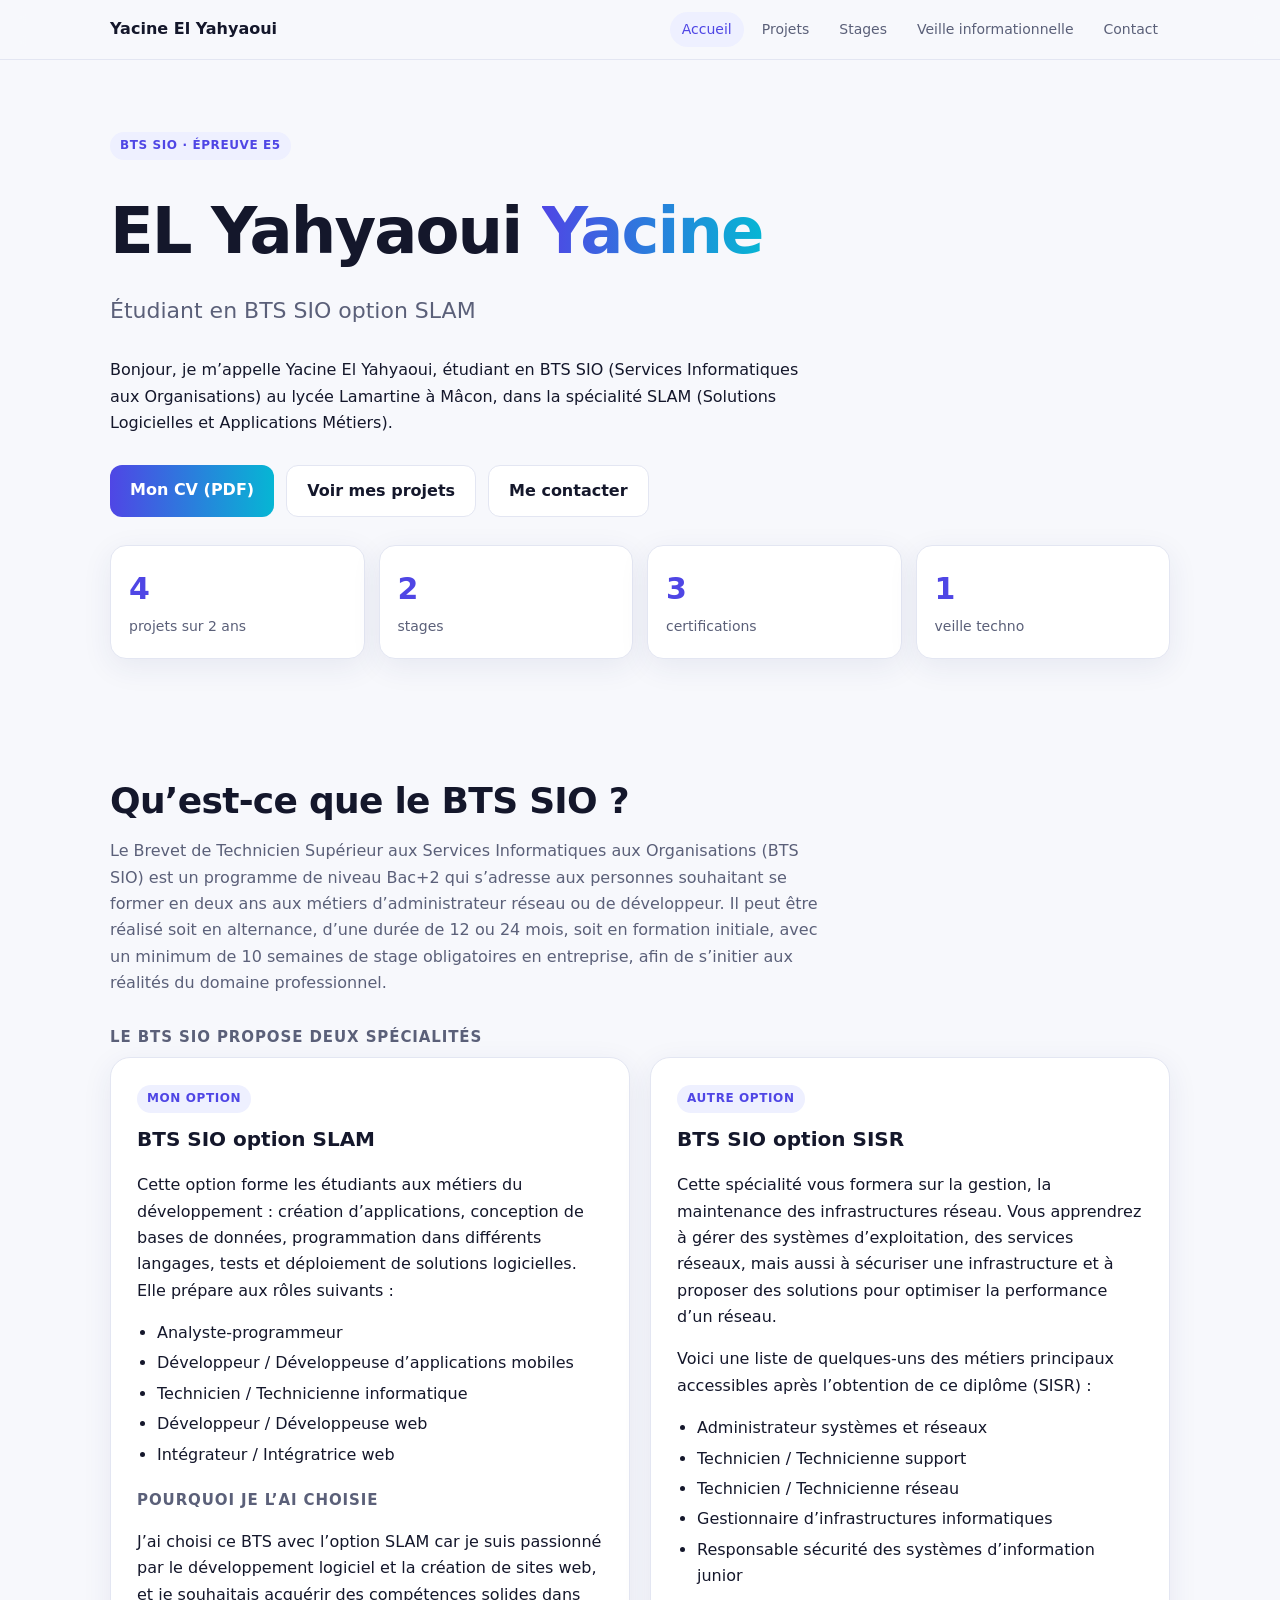
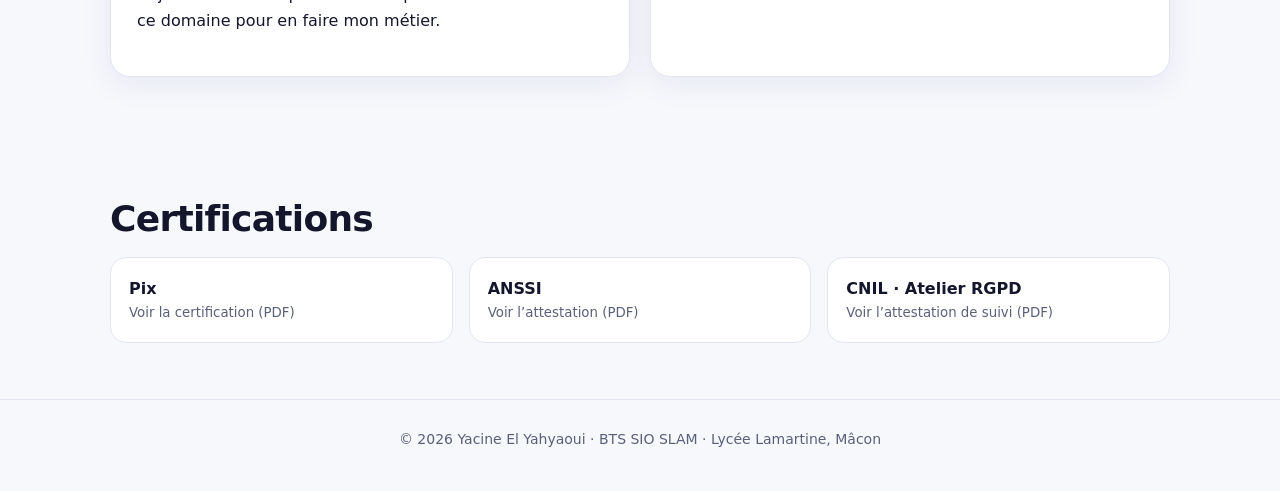
==== commit 1d432b4c: "Add files via upload" ====
--- a/index.html
+++ b/index.html
@@ -50,7 +50,7 @@
 </style>
 </head>
 <body>
-<header><nav><b>Yacine El Yahyaoui</b><a href="#accueil">Accueil</a><a href="#projets">Projets</a><a href="#stages">Stages</a><a href="#veille">Veille informationnelle</a><a href="#cv">CV</a><a href="#contact">Contact</a></nav></header>
+<header><nav><b>Yacine El Yahyaoui</b><a href="#accueil">Accueil</a><a href="#projets">Projets</a><a href="#stages">Stages</a><a href="#veille">Veille informationnelle</a><a href="#contact">Contact</a></nav></header>
 
 <main class="w">
 <div class="hero" id="accueil">
@@ -58,7 +58,7 @@
 <h1>EL Yahyaoui <span>Yacine</span></h1>
 <p class="sub">Étudiant en BTS SIO option SLAM</p>
 <p style="max-width:68ch;margin:0">Bonjour, je m’appelle Yacine El Yahyaoui, étudiant en BTS SIO (Services Informatiques aux Organisations) au lycée Lamartine à Mâcon, dans la spécialité SLAM (Solutions Logicielles et Applications Métiers).</p>
-<div class="btns"><a class="btn p" href="#cv">Mon CV</a><a class="btn" href="#projets">Voir mes projets</a><a class="btn" href="#contact">Me contacter</a></div>
+<div class="btns"><a class="btn p" href="yacine_elyahyaoui_cv.pdf.pdf">Mon CV (PDF)</a><a class="btn" href="#projets">Voir mes projets</a><a class="btn" href="#contact">Me contacter</a></div>
 <div class="stats"><div class="stat"><b>4</b><span>projets sur 2 ans</span></div><div class="stat"><b>2</b><span>stages</span></div><div class="stat"><b>3</b><span>certifications</span></div><div class="stat"><b>1</b><span>veille techno</span></div></div>
 </div>
 
@@ -110,24 +110,6 @@
 <a href="https://c6beaca4-06a4-4c4e-8423-274ebb8619d5.filesusr.com/ugd/6109e8_8cd8474f846a4a05abadbc516e95ae77.pdf"><b>Pix</b><small>Voir la certification (PDF)</small></a>
 <a href="https://c6beaca4-06a4-4c4e-8423-274ebb8619d5.filesusr.com/ugd/6109e8_d5b7ec1b6e5d4b8fabc7c6208849ed1b.pdf"><b>ANSSI</b><small>Voir l’attestation (PDF)</small></a>
 <a href="https://c6beaca4-06a4-4c4e-8423-274ebb8619d5.filesusr.com/ugd/6109e8_93bf0dad5daf48ba9932a328838ff242.pdf"><b>CNIL · Atelier RGPD</b><small>Voir l’attestation de suivi (PDF)</small></a></div></section>
-
-<section id="cv"><h2>CV</h2>
-<p class="lead">Étudiant en BTS SIO option SLAM · Recherche de stage du 11 janvier au 12 février 2027</p>
-<div class="btns" style="margin-bottom:22px"><a class="btn p" href="yacine_elyahyaoui_cv.pdf.pdf" download>Télécharger le CV (PDF)</a></div>
-<div class="card"><h3>Profil</h3><p>Étudiant en 2ème année de BTS SIO option SLAM, je recherche un stage pour mettre en pratique mes compétences en développement (PHP/Laravel, C#) et découvrir de nouveaux environnements techniques. Rigoureux et autonome, j’aime résoudre des problèmes concrets et apprendre de nouvelles technologies.</p></div>
-<div class="g2" style="margin-top:22px">
-<div class="card"><h3>Compétences</h3>
-<h4>Langages</h4><div class="chips"><span class="chip">C#</span><span class="chip">PHP</span><span class="chip">HTML/CSS</span><span class="chip">SQL</span></div>
-<h4>Frameworks &amp; outils</h4><div class="chips"><span class="chip">Laravel Eloquent</span><span class="chip">Entity Framework</span><span class="chip">Visual Studio / VS Code</span><span class="chip">MySQL Workbench</span><span class="chip">API REST</span><span class="chip">WordPress</span><span class="chip">GitHub</span><span class="chip">Framework JavaScript VueJS</span></div>
-<h4>Sécurité</h4><div class="chips"><span class="chip">RGPD</span><span class="chip">Injections SQL/XSS</span><span class="chip">Failles CSRF</span><span class="chip">Hachage, chiffrement</span></div>
-<h4>Certifications</h4><ul><li>Certification Pix</li><li>Attestation de suivi SecNumacadémie</li><li>Attestation de suivi atelier RGPD</li></ul></div>
-<div class="card"><h3>Expériences professionnelles</h3>
-<h4>Stage 1re année · 26 mai au 4 juillet 2025</h4><ul><li>Casamobile (entreprise de réparation d’appareils électroniques)</li><li>Création d’un site web vitrine sous WordPress</li></ul>
-<h4>Stage 2e année · 5 janvier au 6 février 2026</h4><ul><li>Lycée Lamartine, Mâcon</li><li>Création d’une application site web pour la gestion des demandes d’intervention dans les salles de classe</li><li>Utilisation d’un framework Laravel</li></ul></div>
-<div class="card"><h3>Formation</h3><ul><li><b>2024/2027</b> · BTS SIO (Services Informatiques aux Organisations), 2e année au lycée Lamartine, Mâcon</li><li><b>2022/2024</b> · Bac STI2D au lycée René Cassin, Mâcon (obtention du bac STI2D)</li></ul>
-<h4>Centres d’intérêt</h4><p>Développement de projets personnels, jeux vidéo, veille technologique sur les nouvelles tendances du développement web.</p></div>
-<div class="card"><h3>Contact</h3><ul><li>07 68 34 85 48</li><li>71000 Sancé</li><li><a href="mailto:yacine.elyahyaoui71@gmail.com">yacine.elyahyaoui71@gmail.com</a></li><li><a href="https://www.linkedin.com/in/yacine-el-yahyaoui-b87426328">LinkedIn : Yacine El Yahyaoui</a></li><li><a href="https://yacine318.github.io/portfolio/">Portfolio : yacine318.github.io/portfolio</a></li><li><a href="https://github.com/yacine318">GitHub : yacine318</a></li></ul></div>
-</div></section>
 
 <section id="contact"><h2>Contact</h2><div class="ct">
 <a href="tel:0768348548"><b>Téléphone</b><small>07-68-34-85-48</small></a>
@@ -182,8 +164,8 @@
 const SI=[["stage-an1","1re année · Casamobile","Stage de 6 semaines"],["stage-an2","2e année · Lycée Lamartine","Stage de 5 semaines"]];
 document.getElementById("pjnav").innerHTML=PI.map((id,i)=>`<a href="#${id}"><span class="tag">${P[i].tag}</span><b>${P[i].t}</b></a>`).join("");
 document.getElementById("stnav").innerHTML=SI.map(([id,t,s])=>`<a href="#${id}"><span class="tag">${s}</span><b>${t}</b></a>`).join("");
-const PG={accueil:["accueil","bts","certifs"],projets:["projets"],stages:["stages"],veille:["veille"],cv:["cv"],contact:["contact"]};
-const ALL=["accueil","bts","projets","stages","veille","certifs","cv","contact"];
+const PG={accueil:["accueil","bts","certifs"],projets:["projets"],stages:["stages"],veille:["veille"],contact:["contact"]};
+const ALL=["accueil","bts","projets","stages","veille","certifs","contact"];
 const SUB={};PI.forEach(i=>SUB[i]="projets");SI.forEach(s=>SUB[s[0]]="stages");
 function go(){
  let h=decodeURIComponent(location.hash.slice(1));
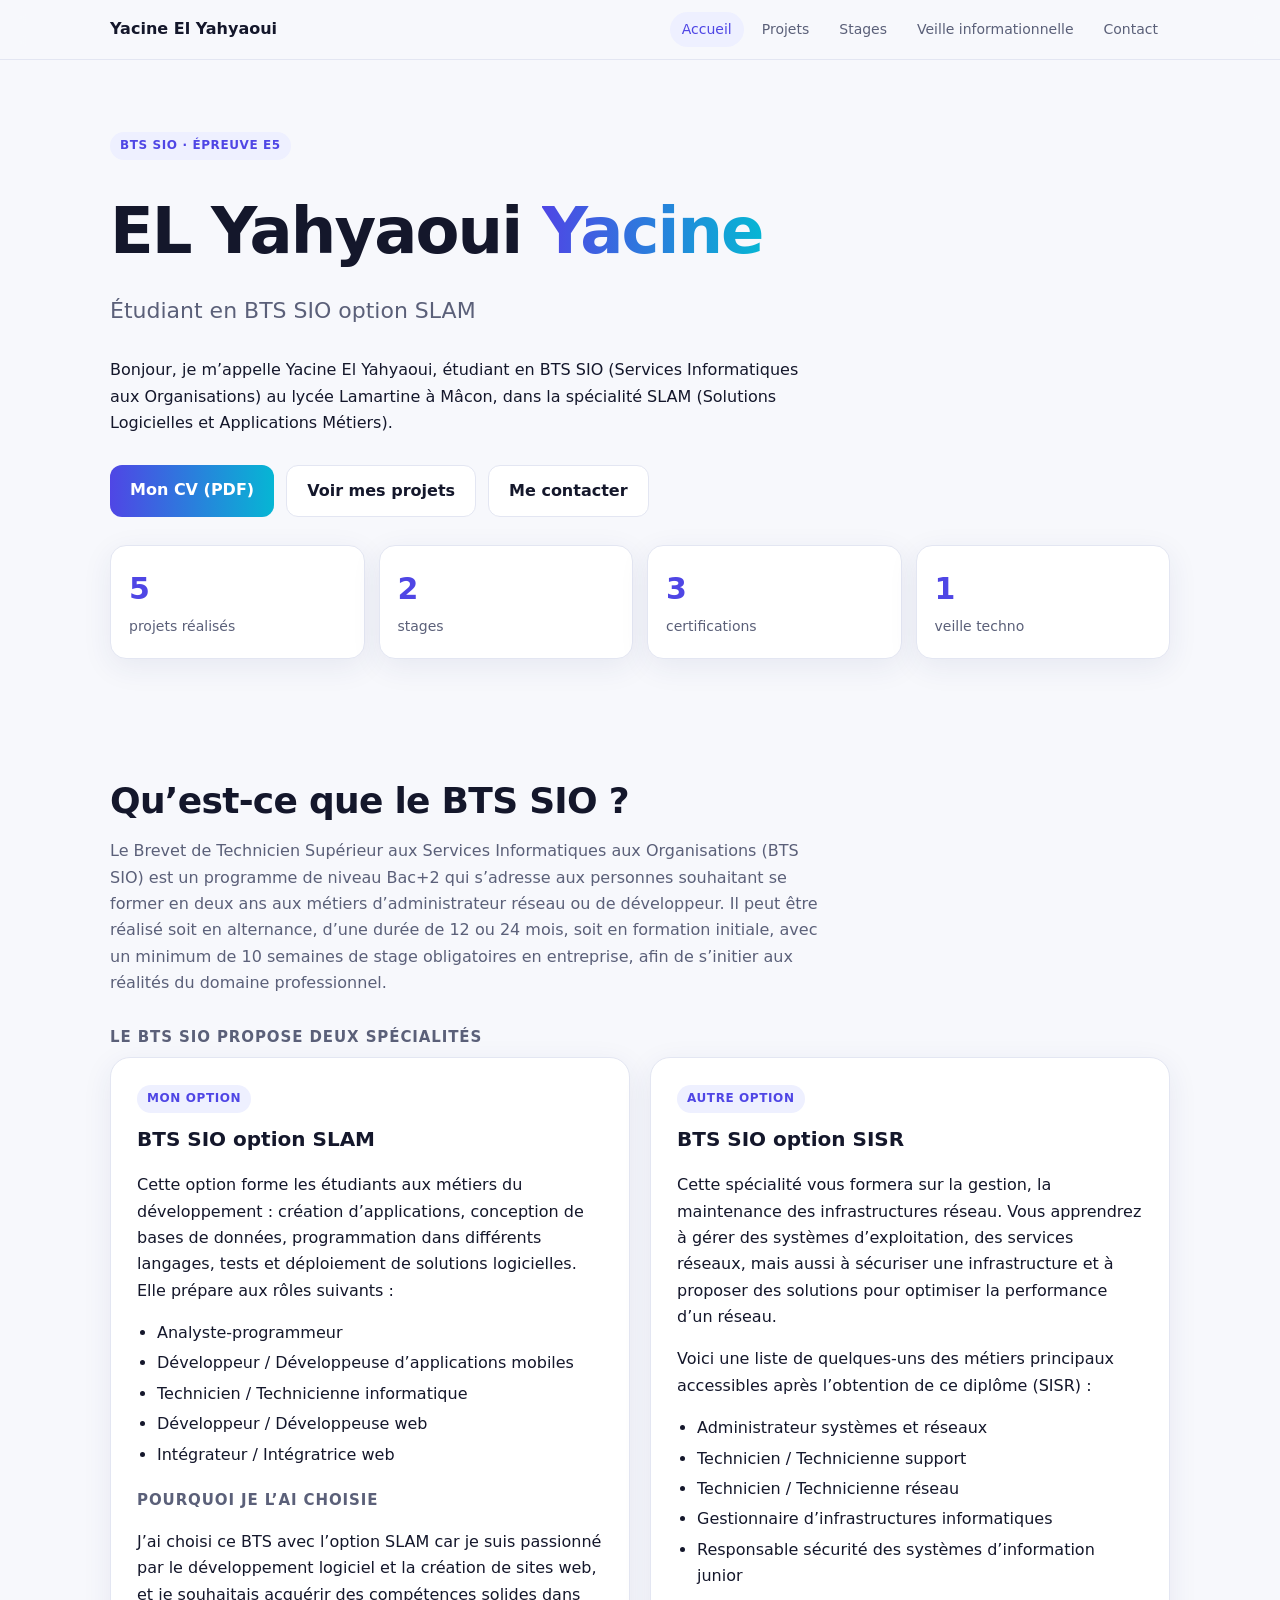
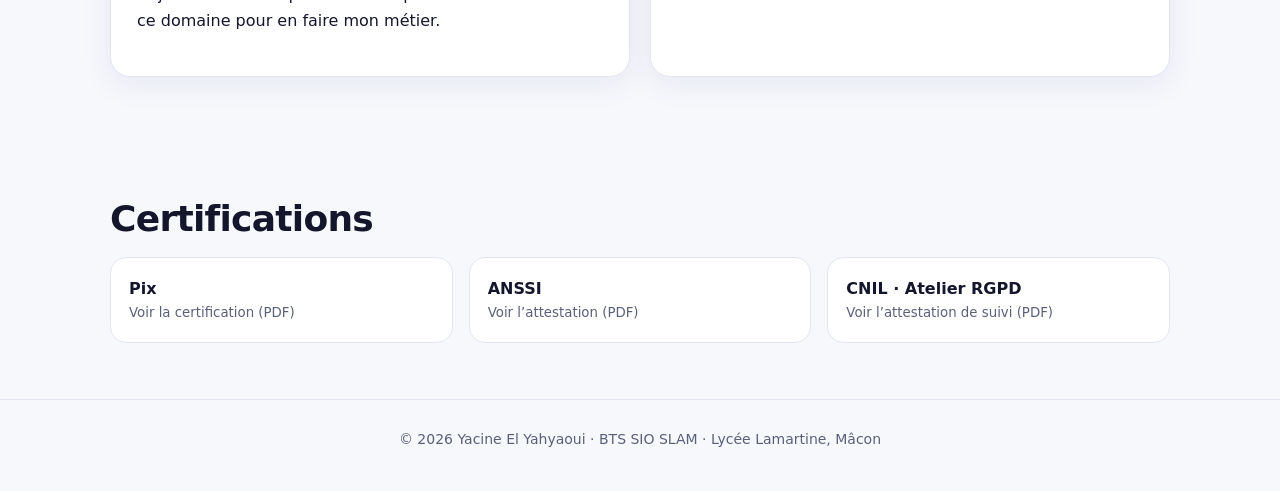
==== commit cfe599b8: "Add files via upload" ====
--- a/index.html
+++ b/index.html
@@ -59,7 +59,7 @@
 <p class="sub">Étudiant en BTS SIO option SLAM</p>
 <p style="max-width:68ch;margin:0">Bonjour, je m’appelle Yacine El Yahyaoui, étudiant en BTS SIO (Services Informatiques aux Organisations) au lycée Lamartine à Mâcon, dans la spécialité SLAM (Solutions Logicielles et Applications Métiers).</p>
 <div class="btns"><a class="btn p" href="yacine_elyahyaoui_cv.pdf.pdf">Mon CV (PDF)</a><a class="btn" href="#projets">Voir mes projets</a><a class="btn" href="#contact">Me contacter</a></div>
-<div class="stats"><div class="stat"><b>4</b><span>projets sur 2 ans</span></div><div class="stat"><b>2</b><span>stages</span></div><div class="stat"><b>3</b><span>certifications</span></div><div class="stat"><b>1</b><span>veille techno</span></div></div>
+<div class="stats"><div class="stat"><b>5</b><span>projets réalisés</span></div><div class="stat"><b>2</b><span>stages</span></div><div class="stat"><b>3</b><span>certifications</span></div><div class="stat"><b>1</b><span>veille techno</span></div></div>
 </div>
 
 <section id="bts">
@@ -75,7 +75,7 @@
 </div>
 </section>
 
-<section id="projets"><h2>Projets</h2><div id="pjbk"></div><p class="lead" id="pl">Quatre projets réalisés au cours des deux années de BTS. Chaque projet détaille le contexte, les outils, les user stories traitées et les compétences acquises.</p>
+<section id="projets"><h2>Projets</h2><div id="pjbk"></div><p class="lead" id="pl">Cinq projets réalisés pendant le BTS. Chaque projet détaille le contexte, les outils, les user stories traitées et les compétences acquises.</p>
 <div class="pgrid" id="pjnav"></div><div class="stack" id="pj"></div></section>
 
 <section id="stages"><h2>Stages</h2><div id="stbk"></div><p class="lead" id="sl">Deux stages : un dans une entreprise de réparation de téléphones, un au sein du lycée Lamartine.</p><div class="pgrid" id="stnav"></div><div class="stack" id="st"></div></section>
@@ -139,18 +139,26 @@
 cp:["B1.1","B1.2","B2.1","B2.3","B4.1","B4.2","B4.3","B5.1","B5.2","B6.1","B6.4"],lt:"Langages : Entity Framework, SQL · Outils : WampServer, SQL Server Management Studio, Visual Studio"},
 {tag:"2e année · Phase 2",t:"ADA : site web de location (Laravel, Scrum)",ctx:"ADA est une entreprise française de location de véhicules fondée en 1984, pionnière de la location à prix discount. Avec plus de 1000 agences en France et 600 000 locations par an, c’est le numéro 1 de la location de proximité. Notre équipe a été missionnée pour développer les applications métier du réseau ADA, notamment un site web permettant aux clients de consulter et réserver des véhicules.",obj:"Nous faisons partie d’une équipe Scrum. Notre mission consiste à participer au développement du site web de ADA. En mode agile, vous avez la charge d’analyser les spécifications techniques pour concevoir et développer l’application frontend/backend permettant à tout internaute de consulter les données de ADA. Cette application accèdera à une base de données MySQL centralisée commune à toutes les agences. Vous testez et intégrez en continu la solution développée.",tools:["Laravel","phpMyAdmin","MySQL","WampServer"],rep:["Compte rendu phase 2 deuxième année","6109e8_905dc34c528947d5a6d6e4196fe5dc7d.pdf"],
 us:[["User story n°1","En tant que visiteur du site, je veux sélectionner dans une liste déroulante une agence pour en visualiser les informations complètes : adresse, téléphone, email, les horaires d’ouverture, et tous les véhicules de l’agence (marque, modèle, libellé et photo catégorie)."],["User story n°2","En tant que visiteur du site, je veux visualiser toute l’offre de location de ADA, c’est-à-dire que je veux sélectionner dans une liste déroulante (ou icônes cliquables) un genre, puis dans une deuxième liste déroulante des catégories correspondantes (ou icônes cliquables), je veux sélectionner une catégorie pour en visualiser les informations complètes : libellé, photo, et les attributs (logo, libellé, et valeur) de la catégorie."],["User story n°3","En tant que visiteur du site, je veux me créer un compte client."],["User story n°4","En tant que visiteur du site, je veux me connecter avec mon compte client et me déconnecter. Mon menu s’adapte en fonction de ma situation (connecté ou non)."],["User story n°5","En tant que client connecté, je veux réserver une location, c’est-à-dire que je veux saisir une date de début et de fin de location ainsi que sélectionner dans une liste déroulante une agence, pour en visualiser tous les véhicules disponibles (qui ne sont pas déjà réservés sur la même période). Puis je veux pouvoir sélectionner un véhicule pour pouvoir enregistrer ma réservation de location."],["User story n°6","En tant que client connecté, je veux visualiser tous mes contrats de location (passés ou en cours), puis pouvoir cliquer sur un contrat pour en visualiser les informations détaillées : dates, nbkm, montant, agence, véhicule."]],
-cp:["B1.2","B1.3","B2.3","B3.1","B3.3","B4.1","B4.2","B4.3","B5.1","B5.2","B6.1","B6.2","B6.4"],lt:"Langages : Laravel, SQL · Outils : WampServer, phpMyAdmin"}];
+cp:["B1.2","B1.3","B2.3","B3.1","B3.3","B4.1","B4.2","B4.3","B5.1","B5.2","B6.1","B6.2","B6.4"],lt:"Langages : Laravel, SQL · Outils : WampServer, phpMyAdmin"},
+{tag:"3e projet · Application métier",t:"Brit Hotel : application de gestion de l’hôtel (C#)",ctx:"Brit Hotel est un réseau qui rassemble des hôteliers indépendants et qui compte aujourd’hui 180 hôtels 2, 3 et 4 étoiles en France. Leurs établissements ont une capacité moyenne de cinquante chambres, idéals pour les séjours affaires et loisirs, et adaptés pour l’accueil de groupes. Les hôtels-restaurants proposent une restauration traditionnelle de qualité, et la qualité de l’accueil est le maître mot, d’où le slogan « Souriez, c’est un Brit Hotel ». Créée en 1993 par la société bretonne Couedic Madoré Holding, la marque représente aujourd’hui une identité forte, principalement sur l’ouest du territoire : c’est la 7e chaîne hôtelière, et chaque année le réseau se renforce par de nouvelles adhésions.",obj:"Mettre en place une solution informatique, intégrant infrastructure matérielle et solution applicative, pour assurer la gestion du groupe hôtelier, la diffusion des informations des hôtels auprès de la clientèle et la gestion des réservations. La société de services en informatique à laquelle j’appartiens a été retenue en tant que prestataire pour implanter l’infrastructure informatique (réseaux / serveurs / sécurisation) et développer les applications métier du groupe hôtelier. Le modèle de données comporte les classes hotel, chambre, reservation, client, équipement et photo.",tools:["Visual Studio","C#","Entity Framework","SQL","MySQL","Argon2 (hachage des mots de passe)"],rep:["Compte rendu Brit Hotel","compte_rendu_porjethotel.pdf"],
+us:[["User story n°1","En tant que gestionnaire de l’hôtel de Mâcon, je veux saisir l’identifiant et le mot de passe de l’hôtel sur le formulaire de connexion pour accéder à l’écran d’accueil du logiciel afin que l’accès au logiciel soit au minimum sécurisé et non accessible à n’importe qui."],["User story n°2","En tant que gestionnaire de l’hôtel de Mâcon, je veux visualiser et modifier les informations de mon hôtel : nom, adresse, tel, description, prix, mot de passe. Je veux visualiser la liste complète des équipements possibles avec ceux sélectionnés pour mon hôtel. Enfin, je veux pouvoir sélectionner ou désélectionner des équipements et sauvegarder."],["User story n°3","En tant que gestionnaire de l’hôtel de Mâcon, je veux gérer les chambres de mon hôtel, c’est-à-dire pouvoir ajouter ou supprimer des chambres. Toutes les chambres sont référencées avec un numéro spécifique à mon hôtel."],["User story n°4","En tant que gestionnaire de l’hôtel de Mâcon, je veux pouvoir visualiser toutes les réservations de mon hôtel avec le détail de chaque réservation : dates, client, n° des chambres. Je veux pouvoir filtrer l’affichage par date de début ou date de fin."],["User story n°5","En tant que gestionnaire de l’hôtel de Mâcon, à la demande d’un client qui me communique son n° identifiant, je veux visualiser les informations suivantes : nom, mail et toutes ses réservations (hôtel, dates et n° des chambres)."],["User story n°6","En tant que gestionnaire de l’hôtel de Mâcon, à la demande d’un client, je veux créer une nouvelle fiche client. Et pour un client existant qui me communique son n° identifiant, je veux pouvoir modifier sa fiche : nom, mail, mot de passe."]],
+cp:["B1.1","B1.2","B2.1","B2.3","B4.1","B4.2","B4.3","B5.1","B5.2","B6.1","B6.4"],lt:"Langages : C#, SQL · Outils : Visual Studio, Entity Framework"}];
 const W="https://static.wixstatic.com/media/6109e8_";
 const IM=[
 ["043e60a0a69e460997ab960be87e60c1","a903d68673494e5c8b52971b43eaa66b","bd7c95b442a64df5a2bc7617f590bf55","ec4f51d2adbc495184ec68c4aa8792f3","38a8697c042f488fb9e618e3fe1d5fd5","5adbc81f14aa43adb66f76b7ee56ab96"],
 ["fd6738c179ad4b20886a9fcff5500eab","4d33c2817ada44a3bbc8b90a5e53e95e","fad51c696b284c2aa58da4e0b07aede0","0f92e7ad17cc43ff9c398f6ecfe00e1b","9295967f59bf4e26b287ef15c59728bf","2455cdd9a51c4845b600ea915fa54998"],
 ["14d2f22ba7bc4f43a52c6a383195ab39","310fd95ec4224e9f9fe189b2e6c70c88","4de53145abbf489086cdaefffd29594a","e13737740aea4279bab7fad0b135521c","d45c81954e2d46049d5a7e694b417d41"],
-["86a1a1cc5a9a45cbbdde98ce6c356765","fbbc1c17d25e480b878b1cbbe679d4a0","f18ac9d227914894ae28aa7c5215b130","d279a5f5c3fe4b86808ab664aa75a938","c7039c20c3654ccb96d2bf29d46bbda5","459c1ff72ef1400d977c57882d5a3062","362e416b71d44714ac54160818962e3b","1de53b171746478b9ec6fec6f2f58bf0","f4fab934b8e94925a7db0f2d947af1f0","e7ba2aea829145b19295714a35845fd3","1f5602f71acf496e8c5659a315eca30d","c85df97c0ebd4483ae94e1505762c3f5"]];
+["86a1a1cc5a9a45cbbdde98ce6c356765","fbbc1c17d25e480b878b1cbbe679d4a0","f18ac9d227914894ae28aa7c5215b130","d279a5f5c3fe4b86808ab664aa75a938","c7039c20c3654ccb96d2bf29d46bbda5","459c1ff72ef1400d977c57882d5a3062","362e416b71d44714ac54160818962e3b","1de53b171746478b9ec6fec6f2f58bf0","f4fab934b8e94925a7db0f2d947af1f0","e7ba2aea829145b19295714a35845fd3","1f5602f71acf496e8c5659a315eca30d","c85df97c0ebd4483ae94e1505762c3f5"],
+["[data-uri]",
+"[data-uri]",
+"[data-uri]",
+"[data-uri]",
+"[data-uri]"]];
 const IS=[
 ["7a4cfef0ee9a4b0da2575943a700db5e","85c8de5f13f14dea9dba9c42ac99d9a5","feca75f32266495b9d8dec13d85b9c50","389a09dcd0c14c3cab76fa28dfae9000"],
 ["d5961102aff5459e86532bd674c52a94","92d0c04ee1c746e495a04b163f685af7","7bdaf2fb40344177ac59e2a7fb552d1c","f796a80b8dd740f3a8539e3b4fa7780b","5f01699998ef46b4b467718bd03a067a","1d3d036fec4e4954a3385c51821d6a7c","18e524dd2168422c9e931faafae1bfb5","b4c1b8d04e0f4a0388c0f9a75837cc19","d4b01bbcaa5f467db5a3e4661cf3353b"]];
-const gal=a=>`<div class="gal">${a.map(i=>`<img loading="lazy" src="${W}${i}~mv2.png" alt="Capture de réalisation">`).join("")}</div>`;
-const PI=["phase-1-an1","phase-2-an1","phase-1-an2","phase-2-an2"];document.getElementById("pj").innerHTML=P.map((p,i)=>`<article class="card" id="${PI[i]}"><span class="tag">${p.tag}</span><h3>${p.t}</h3><h4>Contexte</h4><p>${p.ctx}</p><h4>Objectif du projet</h4><p>${p.obj}</p><h4>Outils utilisés</h4>${ch(p.tools)}${dt("Missions réalisées · user stories",us(p.us))}<h4>Mes réalisations</h4>${gal(IM[i])}${dt("Compétences acquises",`<p><i>${p.lt}</i></p>`+cp(p.cp))}<a class="doc" href="${D+p.rep[1]}">📄 ${p.rep[0]}</a></article>`).join("");
+const gal=a=>`<div class="gal">${a.map(i=>`<img loading="lazy" src="${i.startsWith("data:")?i:W+i+"~mv2.png"}" alt="Capture de réalisation">`).join("")}</div>`;
+const PI=["phase-1-an1","phase-2-an1","phase-1-an2","phase-2-an2","projet-hotel"];document.getElementById("pj").innerHTML=P.map((p,i)=>`<article class="card" id="${PI[i]}"><span class="tag">${p.tag}</span><h3>${p.t}</h3><h4>Contexte</h4><p>${p.ctx}</p><h4>Objectif du projet</h4><p>${p.obj}</p><h4>Outils utilisés</h4>${ch(p.tools)}${dt("Missions réalisées · user stories",us(p.us))}${IM[i]&&IM[i].length?`<h4>Mes réalisations</h4>${gal(IM[i])}`:""}${dt("Compétences acquises",`<p><i>${p.lt}</i></p>`+cp(p.cp))}${p.rep?`<a class="doc" href="${p.rep[1].startsWith("6109e8_")?D+p.rep[1]:p.rep[1]}">📄 ${p.rep[0]}</a>`:""}</article>`).join("");
 
 const R=[["1. Enseignant","Ces stories se concentrent sur la demande d’aide et le suivi.",[["Connexion","En tant qu’Enseignant, je veux me connecter à l’application de manière sécurisée afin d’accéder à mon espace personnel."],["Création de demande","En tant qu’Enseignant, je veux déclarer une demande d’intervention (en précisant le bâtiment, la salle et le type de problème) afin de signaler un dysfonctionnement aux services techniques."],["Suivi","En tant qu’Enseignant, je veux consulter l’état de mes demandes existantes afin de savoir si mon problème a été pris en compte ou résolu."]]],
 ["2. Technicien EMIR (Informatique)","Ces stories sont spécifiques au périmètre « Informatique ».",[["Consultation filtrée","En tant que Technicien EMIR, je veux consulter la liste des demandes de type « INFORMATIQUE » uniquement afin de visualiser la charge de travail qui me concerne."],["Prise en charge","En tant que Technicien EMIR, je veux m’assigner une demande (la prendre en charge) afin de signifier à l’équipe et au demandeur que je m’occupe du problème."],["Mise à jour du statut","En tant que Technicien EMIR, je veux mettre à jour le statut d’une demande (ex : en cours, résolu) afin d’informer l’enseignant de l’avancement."],["Compte rendu","En tant que Technicien EMIR, je veux rédiger un compte rendu d’intervention afin de garder une trace des actions effectuées pour la résolution."]]],
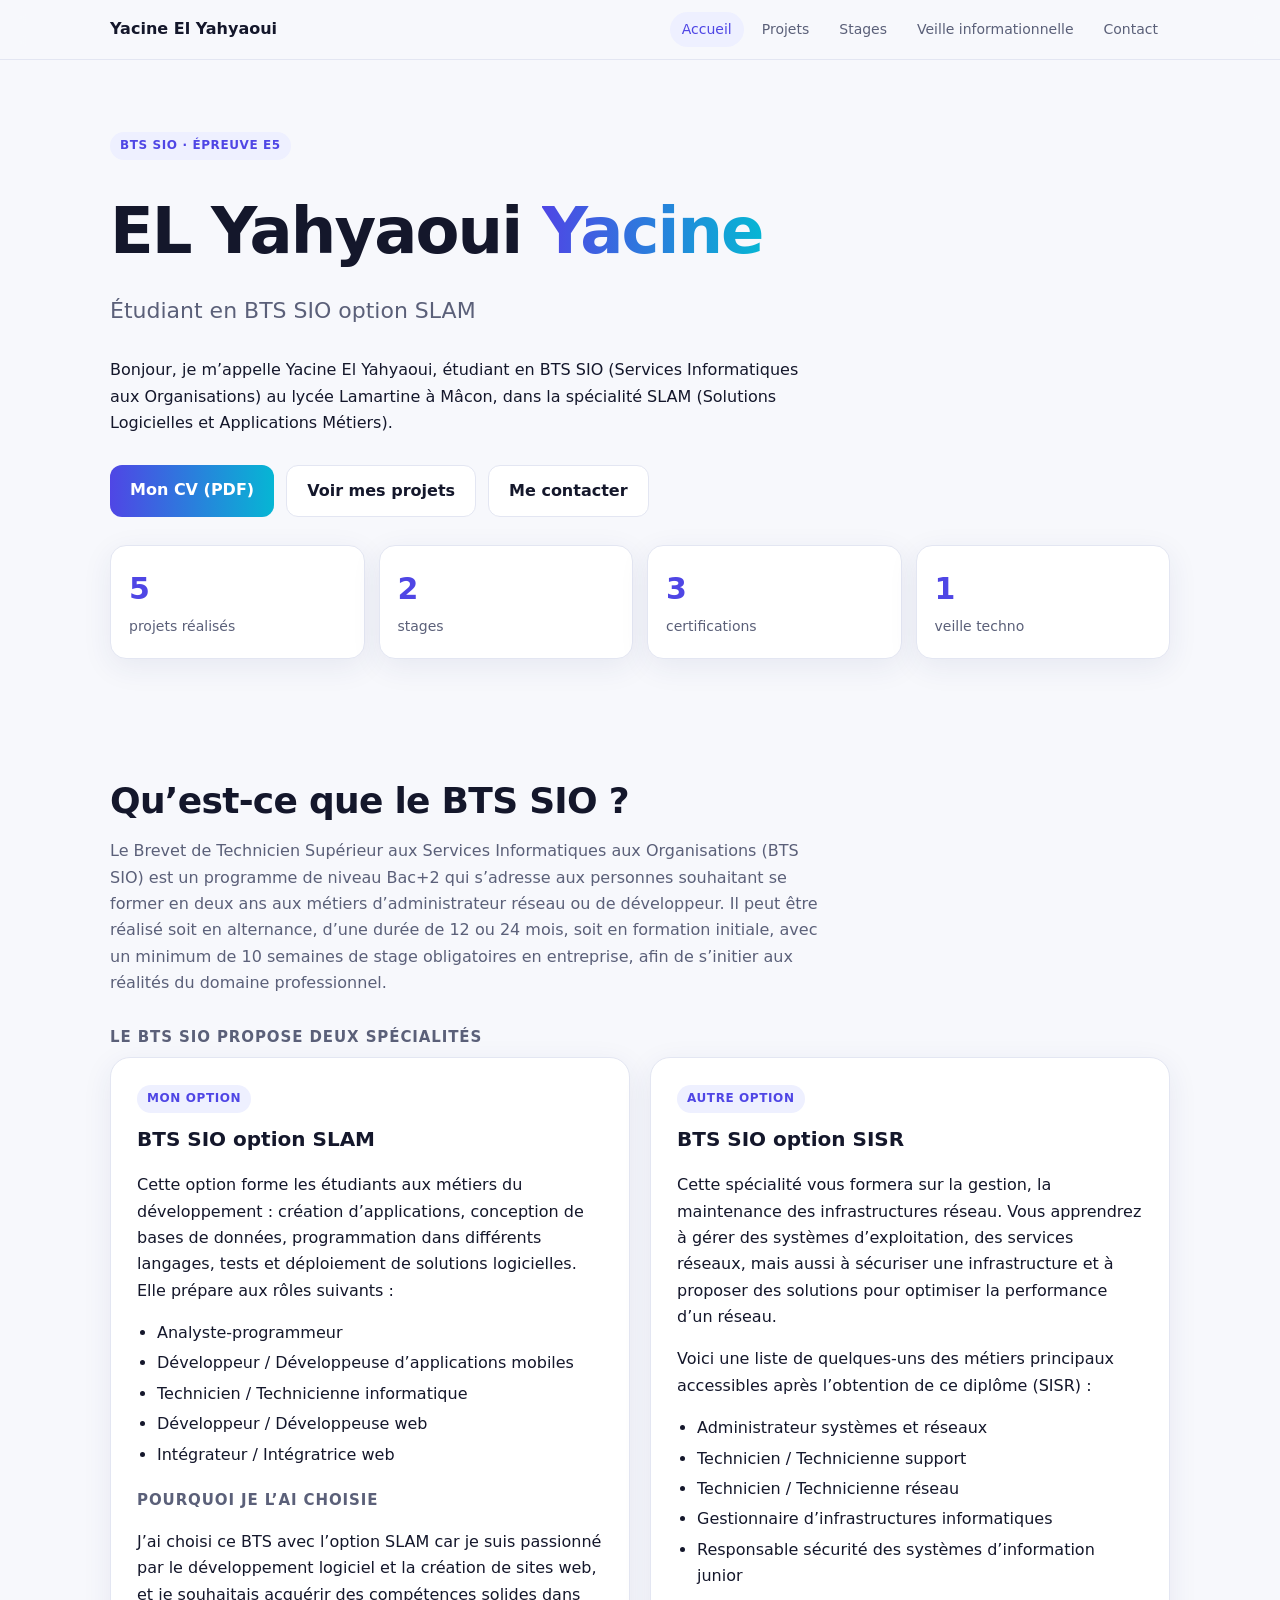
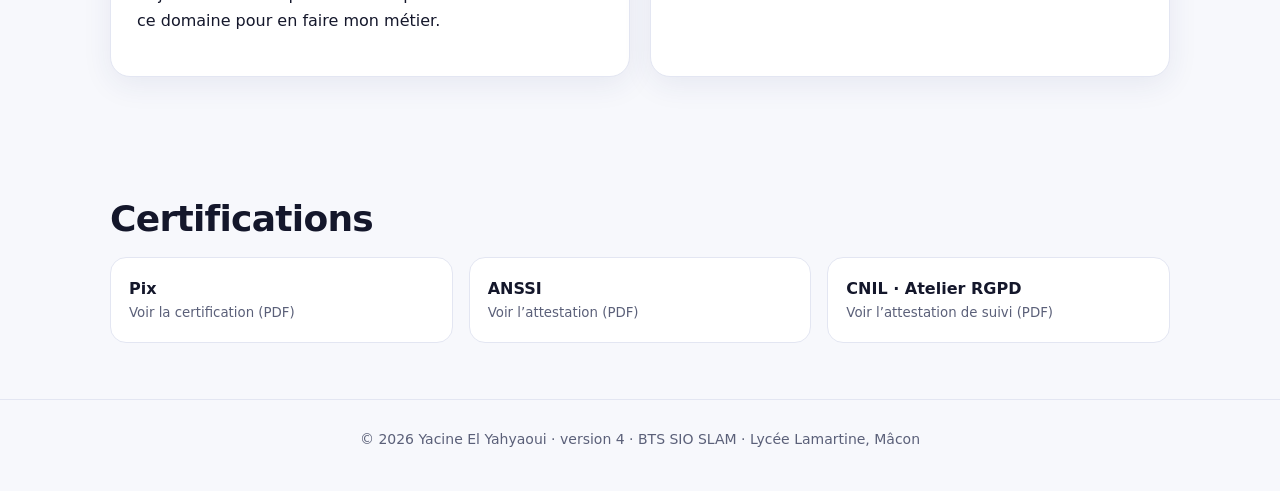
==== commit f3a3ea4c: "Rename index (5).html.html to index.html" ====
--- a/index.html
+++ b/index.html
@@ -39,7 +39,7 @@
 details{border:1px solid var(--bd);border-radius:14px;margin-top:14px;background:var(--bg)}
 summary{cursor:pointer;padding:12px 16px;font-weight:600;list-style:none;display:flex;justify-content:space-between}summary::after{content:"+";color:var(--ac);font-size:20px;line-height:1}details[open] summary::after{content:"–"}
 .in{padding:0 16px 16px}.us{padding:10px 0;border-top:1px dashed var(--bd)}.us:first-child{border:0}.us b{display:block;font-size:14.5px}.us p{margin:4px 0 0;color:var(--mu);font-size:14.5px}
-.cp{display:grid;gap:6px;font-size:14.5px}.cp div{display:flex;gap:10px}.cp b{color:var(--ac);min-width:40px}
+.cp{display:grid;gap:18px;font-size:14.5px}.cp .dm>b{display:block;color:var(--ac);margin-bottom:4px}.cp ul{list-style:none;padding:0;margin:0}.cp li{display:flex;gap:12px;margin:4px 0}.cp li i{font-style:normal;font-weight:700;color:var(--mu);min-width:30px}.cp small{display:block;color:var(--mu);font-size:13px}
 .doc{display:inline-flex;gap:8px;align-items:center;margin-top:16px;font-weight:600}
 .art{border-left:4px solid var(--ac);padding-left:16px;margin-top:14px}.art p{margin:6px 0;color:var(--mu);font-size:15px}
 .ct{display:grid;grid-template-columns:repeat(auto-fit,minmax(240px,1fr));gap:16px}.ct a,.ct div{background:var(--sf);border:1px solid var(--bd);border-radius:16px;padding:18px;color:var(--tx);display:block}.ct small{display:block;color:var(--mu)}
@@ -117,15 +117,16 @@
 <a href="https://www.linkedin.com/in/yacine-el-yahyaoui-b87426328"><b>LinkedIn</b><small>yacine-el-yahyaoui-b87426328</small></a>
 <a href="https://github.com/yacine318"><b>GitHub</b><small>Yacine El Yahyaoui (yacine318)</small></a></div></section>
 </main>
-<footer>© 2026 Yacine El Yahyaoui · BTS SIO SLAM · Lycée Lamartine, Mâcon</footer>
+<footer>© 2026 Yacine El Yahyaoui · version 4 · BTS SIO SLAM · Lycée Lamartine, Mâcon</footer>
 
 <div id="lb" hidden></div>
 <script>
 const D="https://c6beaca4-06a4-4c4e-8423-274ebb8619d5.filesusr.com/ugd/";
-const C={"B1.1":"Recenser et identifier les ressources numériques","B1.2":"Exploiter des référentiels, normes et standards adoptés par le prestataire informatique","B1.3":"Mettre en place et vérifier les niveaux d’habilitation associés à un service","B2.1":"Collecter, suivre et orienter des demandes","B2.3":"Traiter des demandes concernant les applications","B3.1":"Participer à la valorisation de l’image de l’organisation sur les médias numériques","B3.2":"Référencer les services en ligne de l’organisation et mesurer leur visibilité","B3.3":"Participer à l’évolution d’un site Web exploitant les données de l’organisation","B4.1":"Analyser les objectifs et les modalités d’organisation d’un projet","B4.2":"Planifier les activités","B4.3":"Évaluer les indicateurs de suivi d’un projet et analyser les écarts","B5.1":"Réaliser les tests d’intégration et d’acceptation d’un service","B5.2":"Déployer un service","B5.3":"Accompagner les utilisateurs dans la mise en place d’un service","B6.1":"Mettre en place son environnement d’apprentissage personnel","B6.2":"Mettre en œuvre des outils et stratégies de veille informationnelle","B6.3":"Gérer son identité professionnelle","B6.4":"Développer son projet professionnel"};
+const C={"B1.1":"Recenser et identifier les ressources numériques","B1.2":"Exploiter des référentiels, normes et standards adoptés par le prestataire informatique","B1.3":"Mettre en place et vérifier les niveaux d’habilitation associés à un service","B1.4":"Vérifier les conditions de la continuité d’un service informatique","B1.5":"Gérer les sauvegardes","B1.6":"Vérifier le respect des règles d’utilisation des ressources numériques","B2.1":"Collecter, suivre et orienter des demandes","B2.2":"Traiter des demandes concernant les services réseau et système, applicatifs","B2.3":"Traiter des demandes concernant les applications","B3.1":"Participer à la valorisation de l’image de l’organisation sur les médias numériques en tenant compte du cadre juridique et des enjeux économiques","B3.2":"Référencer les services en ligne de l’organisation et mesurer leur visibilité","B3.3":"Participer à l’évolution d’un site Web exploitant les données de l’organisation","B4.1":"Analyser les objectifs et les modalités d’organisation d’un projet","B4.2":"Planifier les activités","B4.3":"Évaluer les indicateurs de suivi d’un projet et analyser les écarts","B5.1":"Réaliser les tests d’intégration et d’acceptation d’un service","B5.2":"Déployer un service","B5.3":"Accompagner les utilisateurs dans la mise en place d’un service","B6.1":"Mettre en place son environnement d’apprentissage personnel","B6.2":"Mettre en œuvre des outils et stratégies de veille informationnelle","B6.3":"Gérer son identité professionnelle","B6.4":"Développer son projet professionnel"};
 const ch=a=>`<div class="chips">${a.map(x=>`<span class="chip">${x}</span>`).join("")}</div>`;
 const us=a=>a.map(([t,x])=>`<div class="us"><b>${t}</b><p>${x}</p></div>`).join("");
-const cp=a=>`<div class="cp">${a.map(k=>Array.isArray(k)?`<div><b>${k[0]}</b><span>${k[1]}</span></div>`:`<div><b>${k}</b><span>${C[k]}</span></div>`).join("")}</div>`;
+const DM={1:"Gérer le patrimoine informatique",2:"Répondre aux incidents et aux demandes d’assistance et d’évolution",3:"Développer la présence en ligne de l’organisation",4:"Travailler en mode projet",5:"Mettre à disposition des utilisateurs un service informatique",6:"Organiser son développement professionnel"};
+const cp=a=>{const g={};a.forEach(k=>{const[c,n]=Array.isArray(k)?k:[k];(g[c[1]]=g[c[1]]||[]).push([c.slice(1),n])});return `<div class="cp">${Object.keys(g).sort().map(d=>`<div class="dm"><b>${d}. ${DM[d]}</b><ul>${g[d].map(([c,n])=>`<li><i>${c}</i><span>${C["B"+c]}${n?`<small>${n}</small>`:""}</span></li>`).join("")}</ul></div>`).join("")}</div>`};
 const dt=(t,h)=>`<details><summary>${t}</summary><div class="in">${h}</div></details>`;
 const P=[
 {tag:"1re année · Phase 1",t:"LFP : application locale d’administration (C#)",ctx:"La société de services en informatique à laquelle vous appartenez a été retenue en tant que prestataire de services pour développer et maintenir les applications de la LFP (Ligue de Football Professionnel). Le projet principal concerne la gestion du calendrier des rencontres et des résultats du championnat de la Ligue 1, et de la diffusion sur internet.",obj:"La phase 1 concerne plus particulièrement l’administrateur du site, fournisseur d’information, qui met à jour les données régulièrement dans la base de données centrale MySQL par l’intermédiaire d’une application locale développée en C# avec Visual Studio.",tools:["C#","SQL","Visual Studio","WampServer","phpMyAdmin","MySQL"],rep:["Compte rendu projet première année phase 1","6109e8_cee2aee6320742f39d59d819ce677669.pdf"],
@@ -165,7 +166,7 @@
 ["3. Technicien Intendant (Matériel)","Ces stories sont similaires à celles du technicien EMIR, mais pour le périmètre « Matériel ».",[["Consultation filtrée","En tant que Technicien Intendant, je veux consulter la liste des demandes de type « MATÉRIEL » uniquement afin de me concentrer sur les interventions de mon domaine."],["Prise en charge · gestion des demandes d’intervention dans les salles de classe","En tant que Technicien Intendant, je veux prendre en charge une demande afin de bloquer l’intervention pour moi-même."],["Mise à jour et rapport","En tant que Technicien Intendant, je veux changer le statut et saisir un compte rendu afin de clôturer l’intervention administrativement."]]],
 ["4. Administrateur (ADMIN)","Ces stories concernent la gestion globale et le paramétrage.",[["Gestion des utilisateurs","En tant qu’Administrateur, je veux créer, modifier ou supprimer des utilisateurs et leurs rôles afin de gérer qui a accès à l’application."],["Gestion du référentiel (lieux)","En tant qu’Administrateur, je veux gérer la liste des bâtiments et des salles afin que les enseignants puissent localiser précisément leurs demandes."],["Gestion du référentiel (pannes)","En tant qu’Administrateur, je veux gérer les types de pannes afin de catégoriser correctement les demandes (Info vs Matériel)."],["Vision globale","En tant qu’Administrateur, je veux consulter l’ensemble des demandes (tous types confondus) afin d’avoir une vue d’ensemble de l’activité du service."],["Statistiques","En tant qu’Administrateur, je veux accéder aux statistiques globales afin de piloter l’activité et analyser la fréquence des pannes."]]]];
 const s2=R.map(([r,d,s])=>`<h4>${r}</h4><p style="margin:0;color:var(--mu)">${d}</p>${us(s)}`).join("");
-const k2=[["B1.1","Recensement des salles, bâtiments et matériels du lycée"],["B1.2","Laravel, MVC, MySQL, GitHub, Trello : respect des normes et standards"],["B1.3","Gestion des rôles (Enseignant, Technicien EMIR, Technicien Intendant, Admin)"],["B1.4","Suivi de l’état des pannes, traçabilité complète des interventions"],["B1.6","Droits d’accès différenciés selon les rôles"],["B2.1","Collecte, suivi et orientation des demandes d’intervention (cœur du projet)"],["B2.3","Développement d’une application Laravel complète"],["B3.1 / B3.3","Portail web pour le lycée exploitant la base de données"],["B4.1 / 4.2 / 4.3","User stories, Trello, délai de 5 semaines, statistiques de pilotage"],["B5.1 / 5.2 / 5.3","Tests fonctionnels, mise en production sur le serveur du lycée, accompagnement des utilisateurs (enseignants)"]];
+const k2=[["B1.1","Recensement des salles, bâtiments et matériels du lycée"],["B1.2","Laravel, MVC, MySQL, GitHub, Trello : respect des normes et standards"],["B1.3","Gestion des rôles (Enseignant, Technicien EMIR, Technicien Intendant, Admin)"],["B1.4","Suivi de l’état des pannes, traçabilité complète des interventions"],["B1.6","Droits d’accès différenciés selon les rôles"],["B2.1","Collecte, suivi et orientation des demandes d’intervention (cœur du projet)"],["B2.3","Développement d’une application Laravel complète"],["B3.1"],["B3.3","Portail web pour le lycée exploitant la base de données"],["B4.1","User stories"],["B4.2","Trello, délai de 5 semaines"],["B4.3","Statistiques de pilotage"],["B5.1","Tests fonctionnels"],["B5.2","Mise en production sur le serveur du lycée"],["B5.3","Accompagnement des utilisateurs (enseignants)"]];
 document.getElementById("st").innerHTML=`
 <article class="card" id="stage-an1"><span class="tag">1re année · 26 mai → 4 juillet · 6 semaines</span><h3>Stage chez Casamobile</h3><h4>Informations sur l’entreprise</h4><p>En fin de première année de BTS SIO, j’ai effectué un stage dans une entreprise de réparation de téléphones nommée Casamobile. Cette entreprise propose également des services de transfert d’argent vers l’Afrique, ainsi que d’autres services. Elle se situe à Mâcon (71000). Le stage a duré 6 semaines, du 26 mai au 4 juillet.</p><h4>Objectif du stage</h4><p>L’objectif de ce stage était de créer un site web pour le gérant de Casamobile, afin de lui assurer une présence en ligne et qu’il puisse attirer davantage de clientèle.</p><h4>Outils et langages</h4>${ch(["WordPress","WampServer","PHP","HTML","CSS"])}<h4>Réalisation du projet</h4>${gal(IS[0])}${dt("Compétences acquises",cp(["B1.3","B2.3","B3.1","B3.2","B3.3","B5.2","B5.3","B6.1","B6.2","B6.3","B6.4"]))}<a class="doc" href="${D}6109e8_63d46ae201da4aeb92082a266b0badae.pdf">📄 Compte rendu stage 1re année</a></article>
 <article class="card" id="stage-an2"><span class="tag">2e année · 5 janvier → 6 février · 5 semaines</span><h3>Stage au lycée Lamartine : gestion des demandes d’intervention</h3><h4>Informations sur l’entreprise</h4><p>J’ai effectué mon stage de deuxième année au sein du lycée Lamartine, où j’effectue ma formation, à Mâcon (71000). Il a duré 5 semaines, du 5 janvier au 6 février.</p><h4>Contexte</h4><p>Au lycée Lamartine, les enseignants utilisent quotidiennement des salles équipées de matériels informatiques et pédagogiques, et des dysfonctionnements apparaissent régulièrement. Actuellement, les demandes sont souvent transmises de manière informelle, ce qui entraîne une perte d’informations et une absence de suivi. L’établissement souhaite se doter d’une application centralisée permettant de gérer efficacement les demandes d’intervention.</p><h4>Objectif : l’application devra permettre</h4><ul><li>une déclaration simple et rapide des incidents par les professeurs,</li><li>la centralisation de toutes les demandes d’intervention,</li><li>la différenciation entre les demandes informatiques et matérielles,</li><li>l’affectation automatique ou manuelle des demandes aux techniciens compétents,</li><li>le suivi de l’état d’avancement des demandes,</li><li>la traçabilité complète des actions réalisées,</li><li>la production de statistiques utiles au pilotage.</li></ul><h4>Outils utilisés</h4>${ch(["Laravel","MySQL / phpMyAdmin","WampServer","draw.io (schéma relationnel / UML de la base de données)","SQL","Gestion de projet"])}${dt("Missions réalisées · vues par rôle",s2)}<h4>Mes réalisations</h4>${gal(IS[1])}${dt("Compétences acquises",cp(k2))}<a class="doc" href="${D}6109e8_789961a93a4b40909ae87f71bb5a7eef.pdf">📄 Compte rendu stage 2e année</a></article>`;
